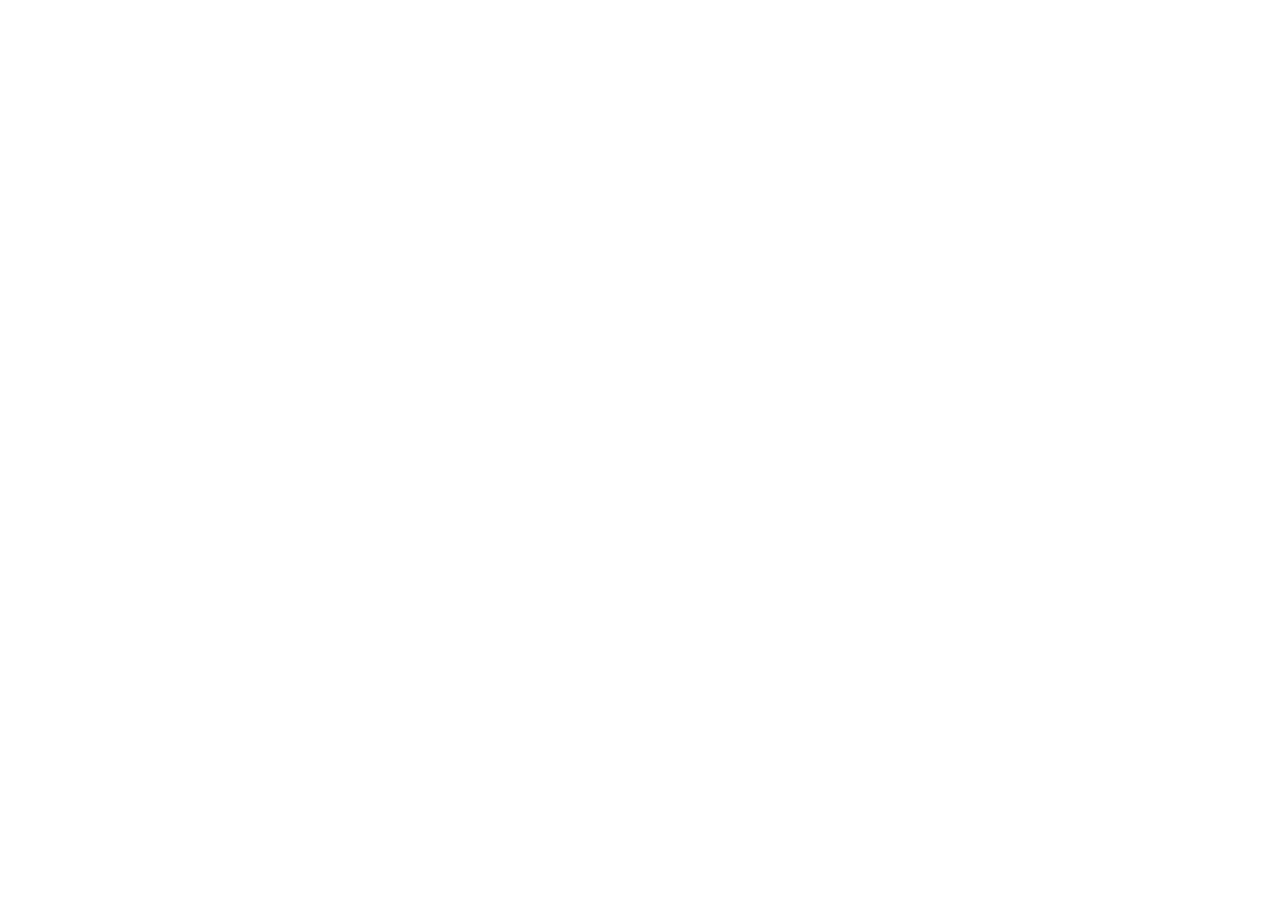
==== index.html @ 05d7e431 "added tab icon feature to the html boilder plate" ====
<!DOCTYPE html>
<html lang="en">
    <head>
        <meta charset="UTF-8">
        <meta name="viewport" content="width=device-width, initial-scale=1.0">
        <title>Japan Tech</title>
        <link rel="icon" href = "">
        <link rel="stylesheet" href="css/base.css">
        <link rel="stylesheet" href="css/components.css">
        <link rel="stylesheet" href="css/home.css">
    </head>
    <body>
        
    </body>
</html>
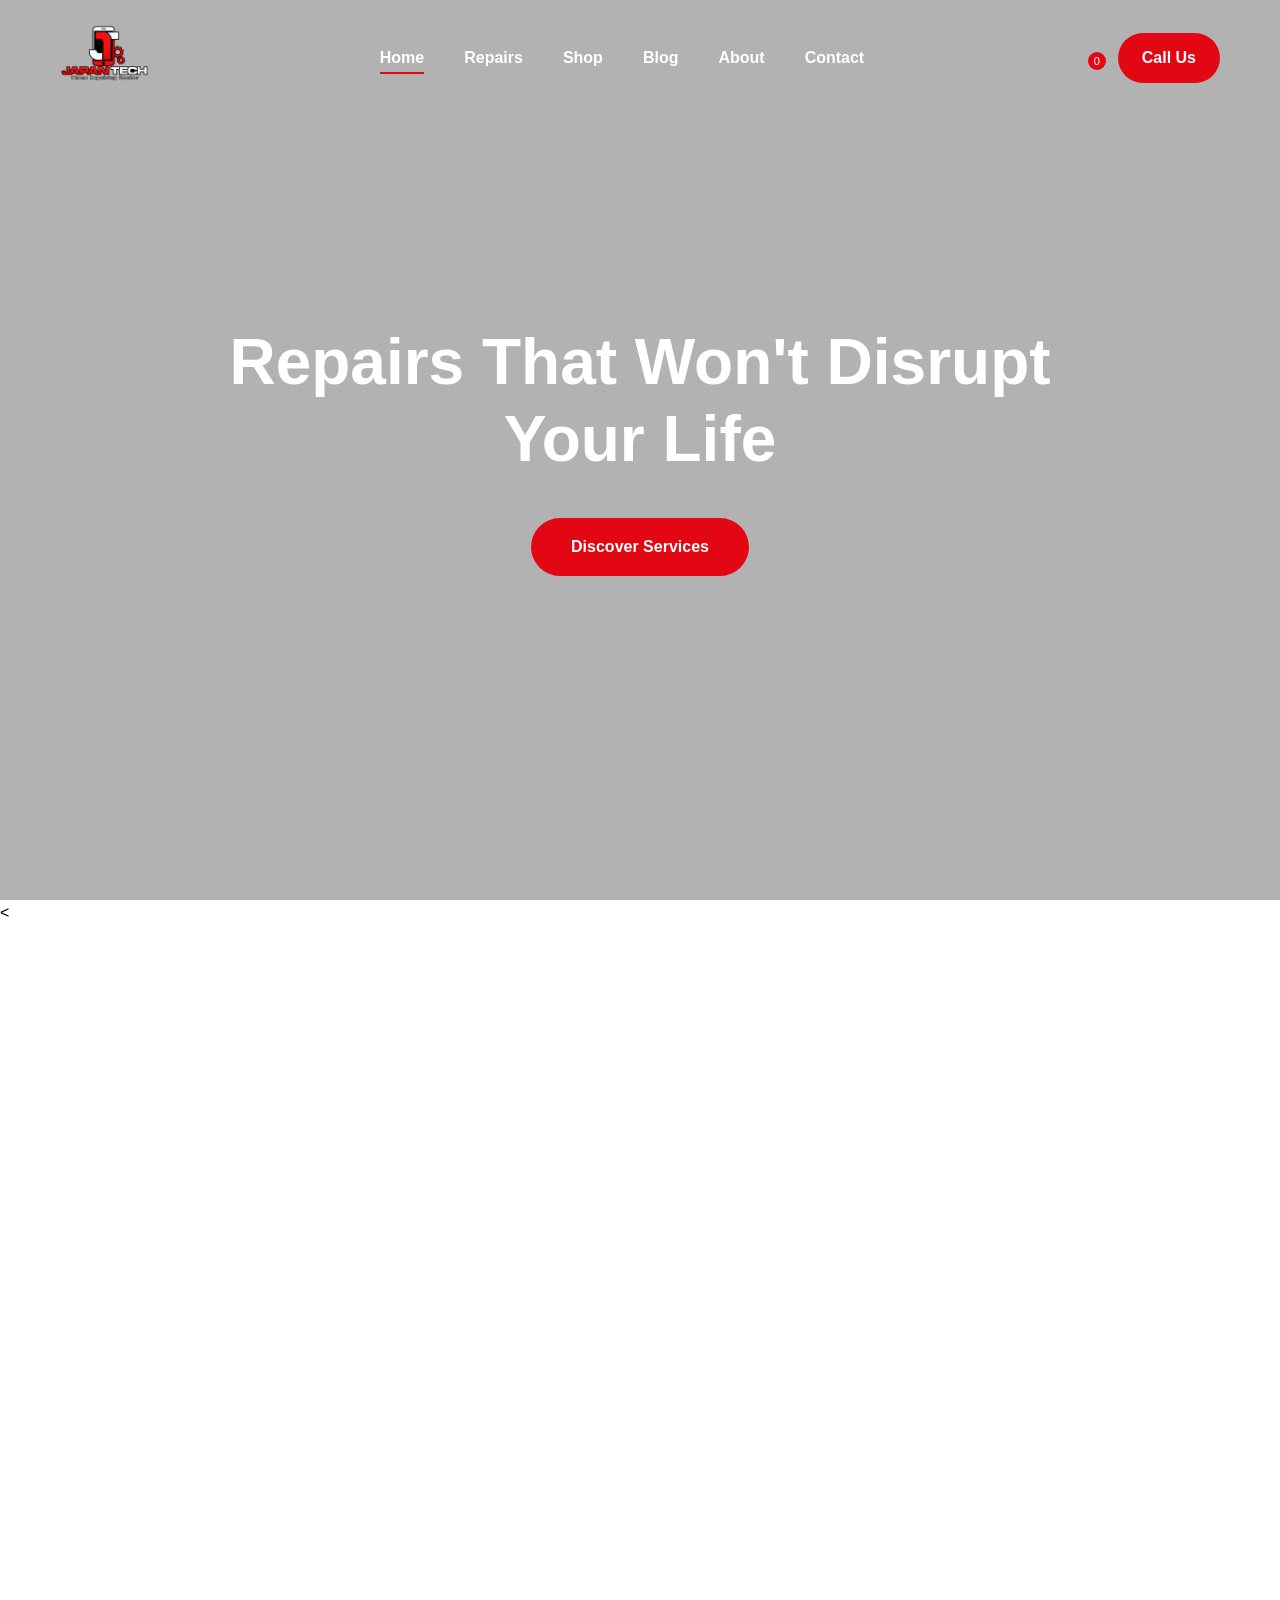
==== commit 5d5afd08: "Add navbar, hero video, base styles and nav actions" ====
--- a/index.html
+++ b/index.html
@@ -9,7 +9,50 @@
         <link rel="stylesheet" href="css/components.css">
         <link rel="stylesheet" href="css/home.css">
     </head>
+
     <body>
+
+        <header class = "nav">
+            <div class = "container nav-inner">
+                <a href = "index.html" class = "nav-logo"><img src = "images/logo.svg" alt = "Japan Tech Logo"></a>
+                
+                <nav>
+                    <ul class = "nav-links">
+                        <li><a href = "index.html" class = "active">Home</a></li>
+                        <li><a href = "services.html">Repairs</a></li>
+                        <li><a href = "shop.html">Shop</a></li>
+                        <li><a href = "blog.html">Blog</a></li>
+                        <li><a href = "about.html">About</a></li>
+                        <li><a href = "contact.html">Contact</a></li>
+                    </ul>
+                </nav>
+
+                <div class="nav-actions">
+                    <a href="saved.html" class="nav-saved" aria-label="Saved products" title="Saved products">
+                        <!-- paste the <svg> here, instead of ♡ -->
+                        <span class="nav-saved-count">0</span>
+                    </a>
+                    <a href="tel:+940000000000" class="nav-call">Call Us</a>
+                </div>
+            </div>
+        </header>
         
+        <section class="hero">
+            <video class="hero-video" autoplay muted loop playsinline poster="images/hero-poster.jpg">
+                <source src="videos/hero.mp4" type="video/mp4">
+            </video>
+
+            <div class="hero-overlay"></div>
+
+            <div class="hero-content">
+                <h1>Repairs That Won't Disrupt Your Life</h1>
+                <a href="services.html" class="btn">Discover Services</a>
+            </div>
+        </section>
+
+        <
+
+        <section style="height: 1500px;""></section>
+        <script src="js/nav.js"></script>
     </body>
 </html>
--- a/css/base.css
+++ b/css/base.css
@@ -0,0 +1,66 @@
+/*:root means the top of the page, so these variables are available everywhere.*/
+:root {
+    --accent: #e30613;
+    --accent-dark: #b8040f;
+
+    /* darks */
+    --dark: #111111;          /* near-black: footer, dark sections */
+    --nav-bg: #111111;        /* navbar after scrolling */
+
+    /* lights */
+    --white: #ffffff;
+    --light-bg: #f6f6f6;      /* soft grey for alternating sections */
+
+    /* text */
+    --text: #333333;          /* body text on light backgrounds */
+    --muted: #6b6b6b;         /* secondary text */
+    
+    --font-family: 'Poppins', sans-serif;
+    --space-1: 8px;
+    --space-2: 16px;
+    --space-3: 24px;
+    --space-4: 40px;
+    --space-5: 80px;
+}
+
+/* "*" means every element on the page.*/
+* {
+    margin: 0;
+    padding: 0;
+    box-sizing: border-box;
+}
+
+body {
+    font-family: var(--font-family);
+    line-height: 1.6;
+}
+
+a {
+    color: inherit;
+    text-decoration: none;
+}
+
+ul {
+    list-style: none;
+}
+
+.container {
+    max-width: 1200px;
+    margin: 0 auto;
+    padding: 0 20px;
+}
+
+.btn {
+    display: inline-block;
+    padding: 16px 40px;
+    background: var(--accent);
+    color: var(--white);
+    font-weight: 600;
+    border-radius: 999px;
+    transition: background 0.3s;
+}
+
+.btn:hover {
+    background: var(--accent-dark);
+}
+
--- a/css/components.css
+++ b/css/components.css
@@ -0,0 +1,102 @@
+.nav {
+    background: var(--nav-bg);
+    padding: var(--space-3) 0;
+    position: fixed;
+    top: 0;
+    left: 0;
+    width: 100%;
+    z-index: 100;
+    background: transparent;
+    transition: background 0.4s, padding 0.4s, box-shadow 0.4s;
+}
+
+.nav.scrolled {
+    background: rgba(17, 17, 17, 0.85);          /* near-black at 85% opacity */
+    backdrop-filter: blur(10px);                 /* blurs whatever is behind the bar */
+    -webkit-backdrop-filter: blur(10px);         /* same thing for Safari */
+    padding: var(--space-2) 0;                   /* 16px instead of 24px: a slimmer bar */
+    box-shadow: 0 2px 20px rgba(0, 0, 0, 0.3);   /* soft shadow under the bar */
+}
+.nav-inner {
+    display: flex;
+    align-items: center;
+    justify-content: space-between;
+}
+
+.nav-links {
+    display: flex;
+    gap: var(--space-4);
+}
+
+.nav-links a {
+    color: var(--white);
+    font-weight: 600;
+    padding-bottom: 6px;                    /* room between the text and the underline */
+    border-bottom: 2px solid transparent;   /* invisible underline that already takes up space */
+    transition: opacity 0.3s, border-color 0.3s;
+}
+
+.nav-links a:hover {
+    opacity: 0.7;                           /* dims the text; no underline */
+}
+
+.nav-links a.active {
+    border-bottom-color: var(--accent);     /* the red underline appears only on the current page */
+}
+
+.nav-logo img {
+    height: 60px;
+    width: auto;
+    transition: height 0.4s;
+}
+
+.nav.scrolled .nav-logo img {
+    height: 44px;
+}
+
+.nav-actions {
+    display: flex;
+    align-items: center;
+    gap: var(--space-3);          /* space between the heart and the call button */
+}
+
+.nav-call {
+    display: inline-flex;         /* lets the icon and text sit on one line */
+    align-items: center;
+    gap: var(--space-1);
+    padding: 12px 24px;           /* the whitespace inside the pill */
+    background: var(--accent);
+    color: var(--white);
+    font-weight: 600;
+    border-radius: 999px;         /* pill shape */
+    transition: background 0.3s;
+}
+
+.nav-call:hover {
+    background: var(--accent-dark);   /* assumes you added this variable */
+}
+
+.nav-saved {
+    position: relative;
+    display: inline-flex;
+    color: var(--white);        /* this is the missing line */
+    transition: color 0.3s;
+}
+
+.nav-saved:hover {
+    color: var(--accent);
+}
+
+.nav-saved-count {
+    position: absolute;           /* floats the badge on the corner of the heart */
+    top: -6px;
+    right: -12px;
+    min-width: 18px;
+    height: 18px;
+    background: var(--accent);
+    color: var(--white);
+    font-size: 11px;
+    line-height: 18px;            /* same as height, which centers the number vertically */
+    text-align: center;
+    border-radius: 50%;
+}
--- a/css/home.css
+++ b/css/home.css
@@ -0,0 +1,45 @@
+.hero {
+    position: relative;
+    height: 100vh;
+    overflow: hidden;
+}
+
+.hero-video {
+    position: absolute;
+    top: 0;
+    left: 0;
+    width: 100%;
+    object-fit: cover;
+    object-position: center;
+}
+.hero-overlay {
+    position: absolute;
+    top: 0;
+    left: 0;
+    width: 100%;
+    height: 100%;
+    background-color: rgba(0, 0, 0, 0.3);
+}
+
+.hero-content {
+    position: absolute;        /* a layer like the video and overlay */
+    top: 0;                    /* pin to the corner... */
+    left: 0;
+    width: 100%;               /* ...and stretch over the whole hero */
+    height: 100%;
+
+    display: flex;             /* the centering lines stay the same */
+    flex-direction: column;
+    align-items: center;
+    justify-content: center;
+    text-align: center;
+    gap: var(--space-4);
+    padding: 0 20px;
+}
+
+.hero-content h1 {
+    color: var(--white);
+    font-size: 64px;
+    max-width: 900px;
+    line-height: 1.2;
+}
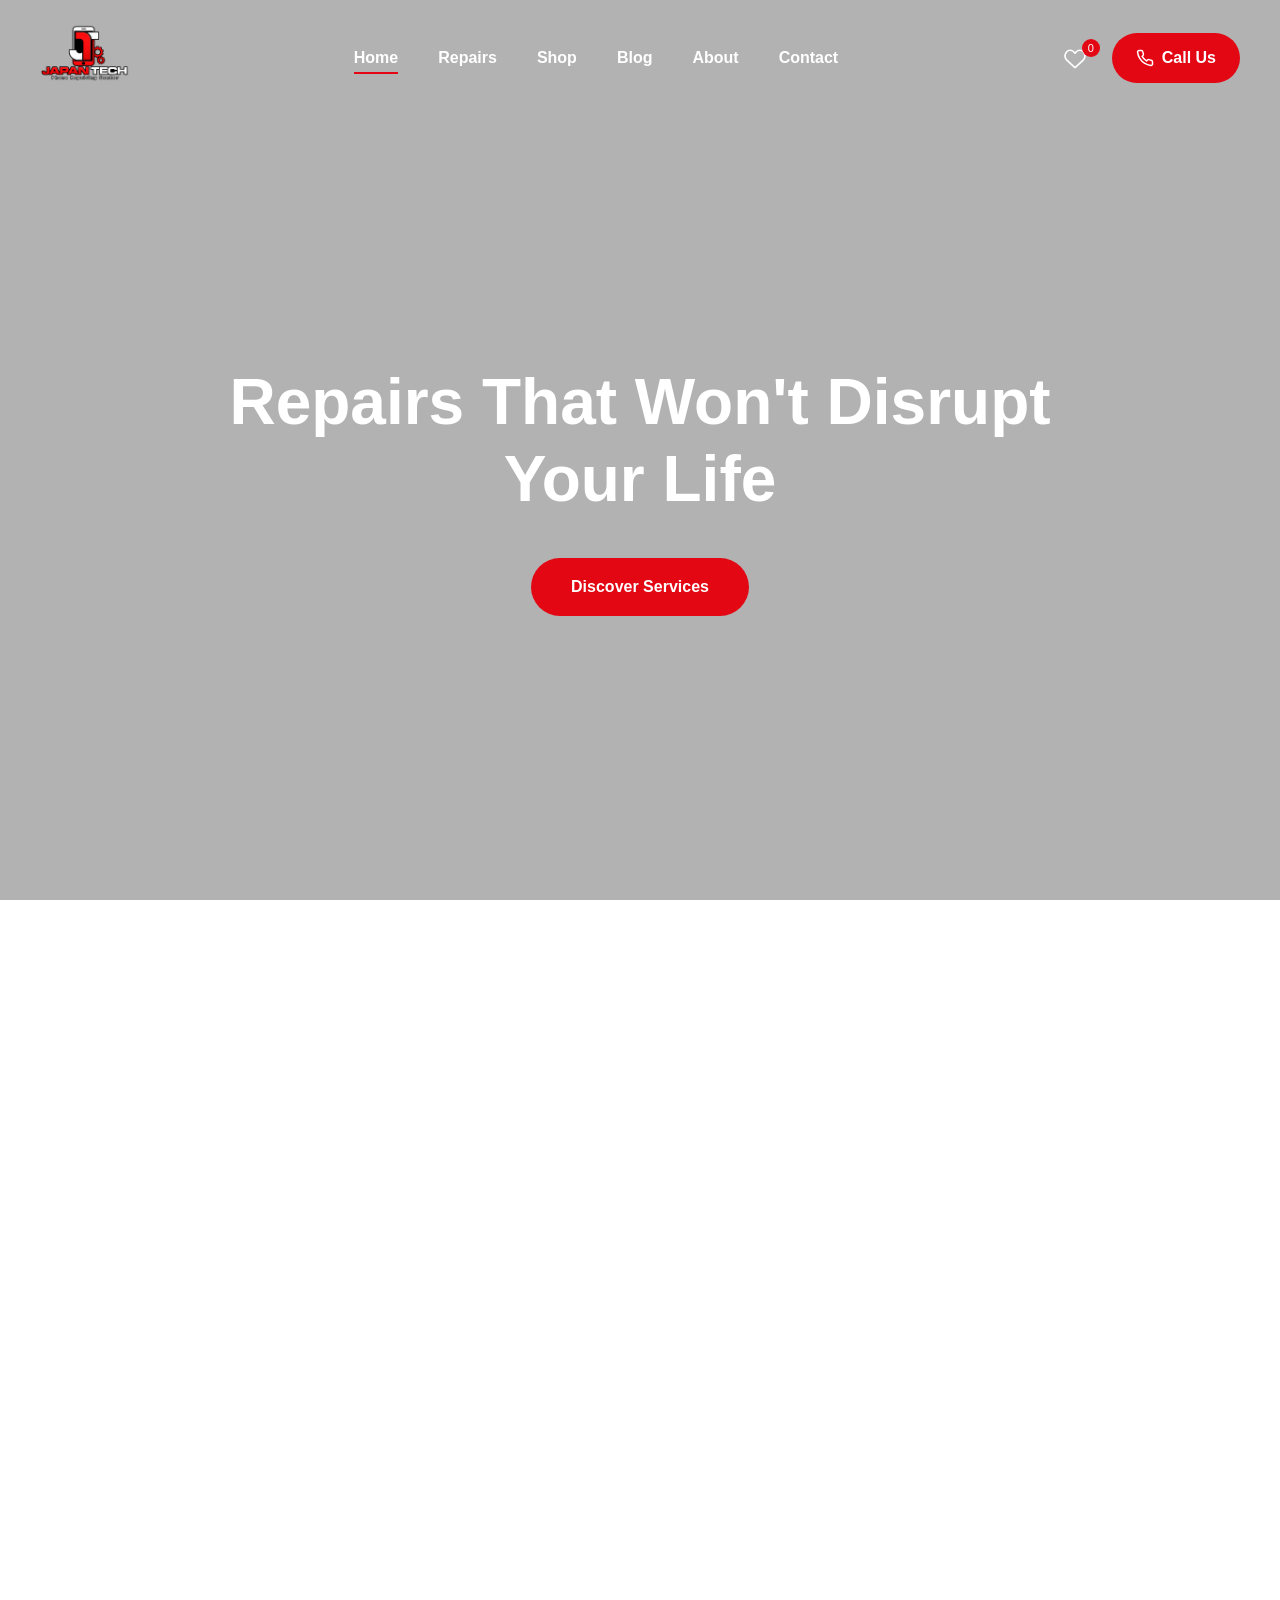
==== commit a59e9dfc: "made hero seciton mobile optimized and desktop" ====
--- a/index.html
+++ b/index.html
@@ -16,7 +16,7 @@
             <div class = "container nav-inner">
                 <a href = "index.html" class = "nav-logo"><img src = "images/logo.svg" alt = "Japan Tech Logo"></a>
                 
-                <nav>
+                <nav class = "nav-menu" id = "navMenu">
                     <ul class = "nav-links">
                         <li><a href = "index.html" class = "active">Home</a></li>
                         <li><a href = "services.html">Repairs</a></li>
@@ -29,11 +29,22 @@
 
                 <div class="nav-actions">
                     <a href="saved.html" class="nav-saved" aria-label="Saved products" title="Saved products">
-                        <!-- paste the <svg> here, instead of ♡ -->
+                        <svg width="26" height="26" viewBox="0 0 24 24" fill="none" xmlns="http://www.w3.org/2000/svg" aria-hidden="true">
+                            <path fill-rule="evenodd" clip-rule="evenodd" d="M19.1959 6.98709C17.5699 4.89134 14.3061 5.24282 13.1635 7.63669C12.6965 8.61527 11.3035 8.61527 10.8365 7.63669C9.69394 5.24282 6.43011 4.89135 4.8041 6.98709L4.49475 7.38581C3.08665 9.2007 3.28996 11.7888 4.96418 13.3616L11.9168 19.8928C11.9479 19.922 11.9753 19.9477 12 19.9708C12.0247 19.9477 12.0521 19.922 12.0832 19.8928L19.0358 13.3616C20.71 11.7888 20.9133 9.2007 19.5052 7.38581L19.1959 6.98709ZM12 6.62866C13.7697 3.5573 18.1553 3.19885 20.381 6.06759L20.6904 6.46631C22.5728 8.89249 22.301 12.3524 20.0628 14.4548L13.0927 21.0026C12.9885 21.1005 12.8747 21.2075 12.7673 21.2902C12.6438 21.3853 12.4712 21.4954 12.2407 21.5406C12.0818 21.5718 11.9182 21.5718 11.7593 21.5406C11.5288 21.4954 11.3562 21.3853 11.2327 21.2902C11.1253 21.2075 11.0115 21.1005 10.9073 21.0026L3.93717 14.4548C1.69903 12.3524 1.42724 8.8925 3.30962 6.46632L3.61898 6.06759C5.84473 3.19885 10.2303 3.55729 12 6.62866Z" fill="currentColor"/>
+                        </svg>
                         <span class="nav-saved-count">0</span>
                     </a>
-                    <a href="tel:+940000000000" class="nav-call">Call Us</a>
+                    <a href="tel:+940000000000" class="nav-call"><svg width="18" height="18" viewBox="0 0 24 24" fill="none" stroke="currentColor" stroke-width="2" stroke-linecap="round" stroke-linejoin="round" aria-hidden="true">
+                        <path d="M22 16.9v3a2 2 0 0 1-2.2 2 19.8 19.8 0 0 1-8.6-3.1 19.5 19.5 0 0 1-6-6 19.8 19.8 0 0 1-3.1-8.7A2 2 0 0 1 4.1 2h3a2 2 0 0 1 2 1.7c.1 1 .4 1.9.7 2.8a2 2 0 0 1-.5 2.1L8.1 9.9a16 16 0 0 0 6 6l1.3-1.3a2 2 0 0 1 2.1-.4c.9.3 1.8.6 2.8.7a2 2 0 0 1 1.7 2z"/>
+                        </svg>Call Us
+                    </a>
                 </div>
+
+                <button class = "nav-toggle" id = "navToggle" type = "button" arial-label = "Toggle menu" aria-expanded="false" aria-controls="navMenu">
+                    <span></span>
+                    <span></span>
+                    <span></span>
+                </button>
             </div>
         </header>
         
@@ -50,8 +61,6 @@
             </div>
         </section>
 
-        <
-
         <section style="height: 1500px;""></section>
         <script src="js/nav.js"></script>
     </body>
--- a/css/base.css
+++ b/css/base.css
@@ -21,6 +21,9 @@
     --space-3: 24px;
     --space-4: 40px;
     --space-5: 80px;
+
+    --radius: 16px;                                 /* rounded corners for all cards*/
+    --shadow: 0 10px 30px rgba(0, 0, 0, 0.06);    /* soft shadow for all corners */      
 }
 
 /* "*" means every element on the page.*/
@@ -34,6 +37,7 @@
     font-family: var(--font-family);
     line-height: 1.6;
 }
+
 
 a {
     color: inherit;
--- a/css/components.css
+++ b/css/components.css
@@ -17,10 +17,13 @@
     padding: var(--space-2) 0;                   /* 16px instead of 24px: a slimmer bar */
     box-shadow: 0 2px 20px rgba(0, 0, 0, 0.3);   /* soft shadow under the bar */
 }
+
 .nav-inner {
     display: flex;
     align-items: center;
     justify-content: space-between;
+    max-width: 1400px;            /* wider than the 1200px container */
+    padding: 0 var(--space-4);    /* 40px of space at the sides instead of 20px */
 }
 
 .nav-links {
@@ -99,4 +102,148 @@
     line-height: 18px;            /* same as height, which centers the number vertically */
     text-align: center;
     border-radius: 50%;
+}
+
+.preview-grid {
+  display: grid;
+  grid-template-columns: repeat(auto-fill, minmax(280px, 1fr));
+  gap: var(--space-3);
+  padding: var(--space-4);
+  background: var(--light-bg);
+}
+
+.service-card {
+  background: var(--white);
+  border-radius: var(--radius);
+  padding: var(--space-4) var(--space-3);
+  text-align: center;
+  box-shadow: var(--shadow);
+  border: 1px solid #eeeeee; 
+}
+
+.service-card-icon {
+    width: 80px;
+    height: 80px;
+    margin: 0 auto var(--space-3);     /* auto left/right centers it; 24px under it */
+    display: flex;
+    align-items: center;               /* centers the SVG vertically... */
+    justify-content: center;           /* ...and horizontally inside the circle */
+    border-radius: 50%;                /* 50% turns a square into a circle */
+    background: rgba(227, 6, 19, 0.1); /* the brand red at 10% opacity: a soft tint */
+    color: var(--accent);              /* the SVG's currentColor becomes red */
+}
+
+.service-card-title {
+    font-size: 22px;
+    margin-bottom: var(--space-2);
+}
+
+.service-card-text {
+    color: var(--muted);
+    font-size: 15px;
+    line-height: 1.7;                  /* airy lines are easier to read */
+}
+
+.service-card {
+    /* ...existing lines... */
+    transition: transform 0.25s, box-shadow 0.25s;   /* animate these two changes */
+}
+
+.service-card:hover {
+    transform: translateY(-6px);                      /* move up 6px */
+    box-shadow: 0 16px 36px rgba(0, 0, 0, 0.1);       /* a deeper shadow while lifted */
+}
+
+@media (max-width: 600px) {
+  .preview-grid {
+      padding: var(--space-3);   /* 24px instead of 40px on phones */
+  }
+}
+
+.nav-toggle {
+  display: none;
+  flex-direction: column;
+  gap: 5px;
+  padding: 8px;
+  background: none;
+  border: none;
+  cursor: pointer;
+}
+
+.nav-toggle span {
+  display: block;
+  background: var(--white);
+  width: 24px;
+  height: 2px;
+  border-radius: 2px;
+  transition: transform 0.3s, opacity 0.3s;
+}
+
+@media (max-width: 1000px) {
+
+    .nav-inner {
+        padding: 0 20px;               /* 40px is too much on a phone */
+    }
+
+    .nav-actions {
+        margin-left: auto;             /* pushes the heart and Call button to the right */
+        gap: var(--space-2);
+    }
+
+    .nav-toggle {
+        display: flex;
+        margin-left: var(--space-2);   /* space between the Call button and the burger */
+    }
+
+    .nav-call {
+        padding: 10px 18px;            /* smaller button on mobile */
+        box-shadow: none;              /* the glow is too heavy in a small bar */
+    }
+
+    .nav-menu {
+        display: none;
+        position: absolute;
+        top: 100%;
+        left: 0;
+        width: 100%;
+        background: var(--nav-bg);
+        padding: var(--space-2) 20px var(--space-3);
+    }
+
+    .nav.menu-open .nav-menu {
+        display: block;
+    }
+
+    .nav.menu-open {
+        background: var(--nav-bg);
+    }
+
+    .nav-links {
+        flex-direction: column;
+        gap: 0;
+    }
+
+    .nav-links li {
+        border-bottom: 1px solid rgba(255, 255, 255, 0.08);   /* faint divider between rows */
+    }
+
+    .nav-links a {
+        display: block;
+        padding: 14px 0;
+        border-bottom: none;           /* the long underline looks odd in a list */
+    }
+
+    .nav-links a.active {
+        color: var(--accent);          /* the current page is shown in red text */
+    }
+
+    .nav.menu-open .nav-toggle span:nth-child(1) {
+        transform: translateY(7px) rotate(45deg);
+    }
+    .nav.menu-open .nav-toggle span:nth-child(2) {
+        opacity: 0;
+    }
+    .nav.menu-open .nav-toggle span:nth-child(3) {
+        transform: translateY(-7px) rotate(-45deg);
+    }
 }
--- a/css/home.css
+++ b/css/home.css
@@ -1,6 +1,7 @@
 .hero {
     position: relative;
     height: 100vh;
+    height: 100svh;     /* "small viewport height": the visible height with the address bar showing */
     overflow: hidden;
 }
 
@@ -9,6 +10,7 @@
     top: 0;
     left: 0;
     width: 100%;
+    height: 100%;          /* this is the missing line */
     object-fit: cover;
     object-position: center;
 }
@@ -34,12 +36,41 @@
     justify-content: center;
     text-align: center;
     gap: var(--space-4);
-    padding: 0 20px;
+    padding: 80px 20px 0;
 }
 
 .hero-content h1 {
     color: var(--white);
-    font-size: 64px;
+    font-size: clamp(32px, 6vw, 64px);
     max-width: 900px;
     line-height: 1.2;
 }
+
+@media (max-width: 600px) {
+    .hero-video {
+        object-position: 70% center;   /* shifts the visible window to the right; try 30%, 50%, 70% */
+    }
+}
+
+@media (max-width: 600px) {
+    .hero {
+        height: 70svh;           /* about 600px on a phone instead of 860px */
+        min-height: 480px;       /* never too short for the heading and button */
+    }
+
+    .hero-video {
+        object-position: 47% center;   /* 50% = the middle of the video */
+    }
+}
+
+
+@media (max-width: 600px) {
+    .hero {
+        height: 70svh;
+        min-height: 480px;
+    }
+
+    .hero-video {
+        object-position: 47% center;
+    }
+}
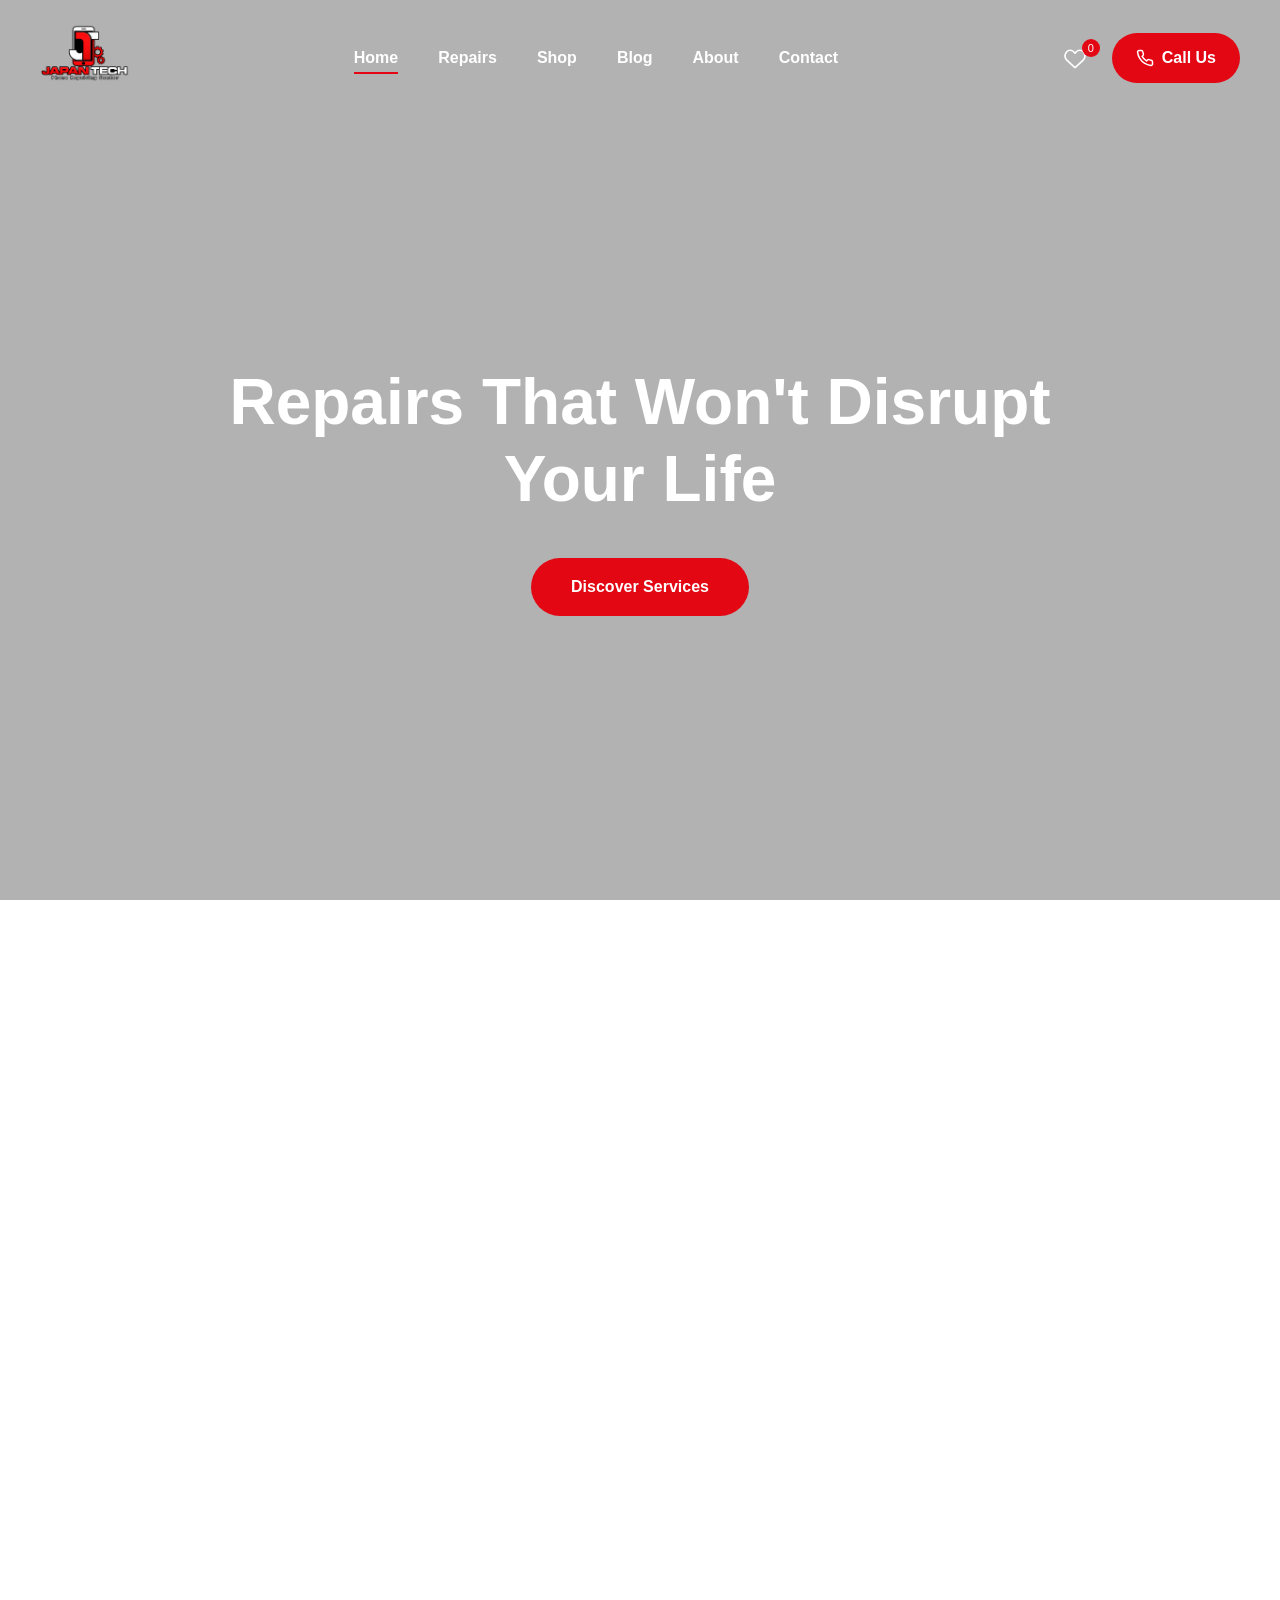
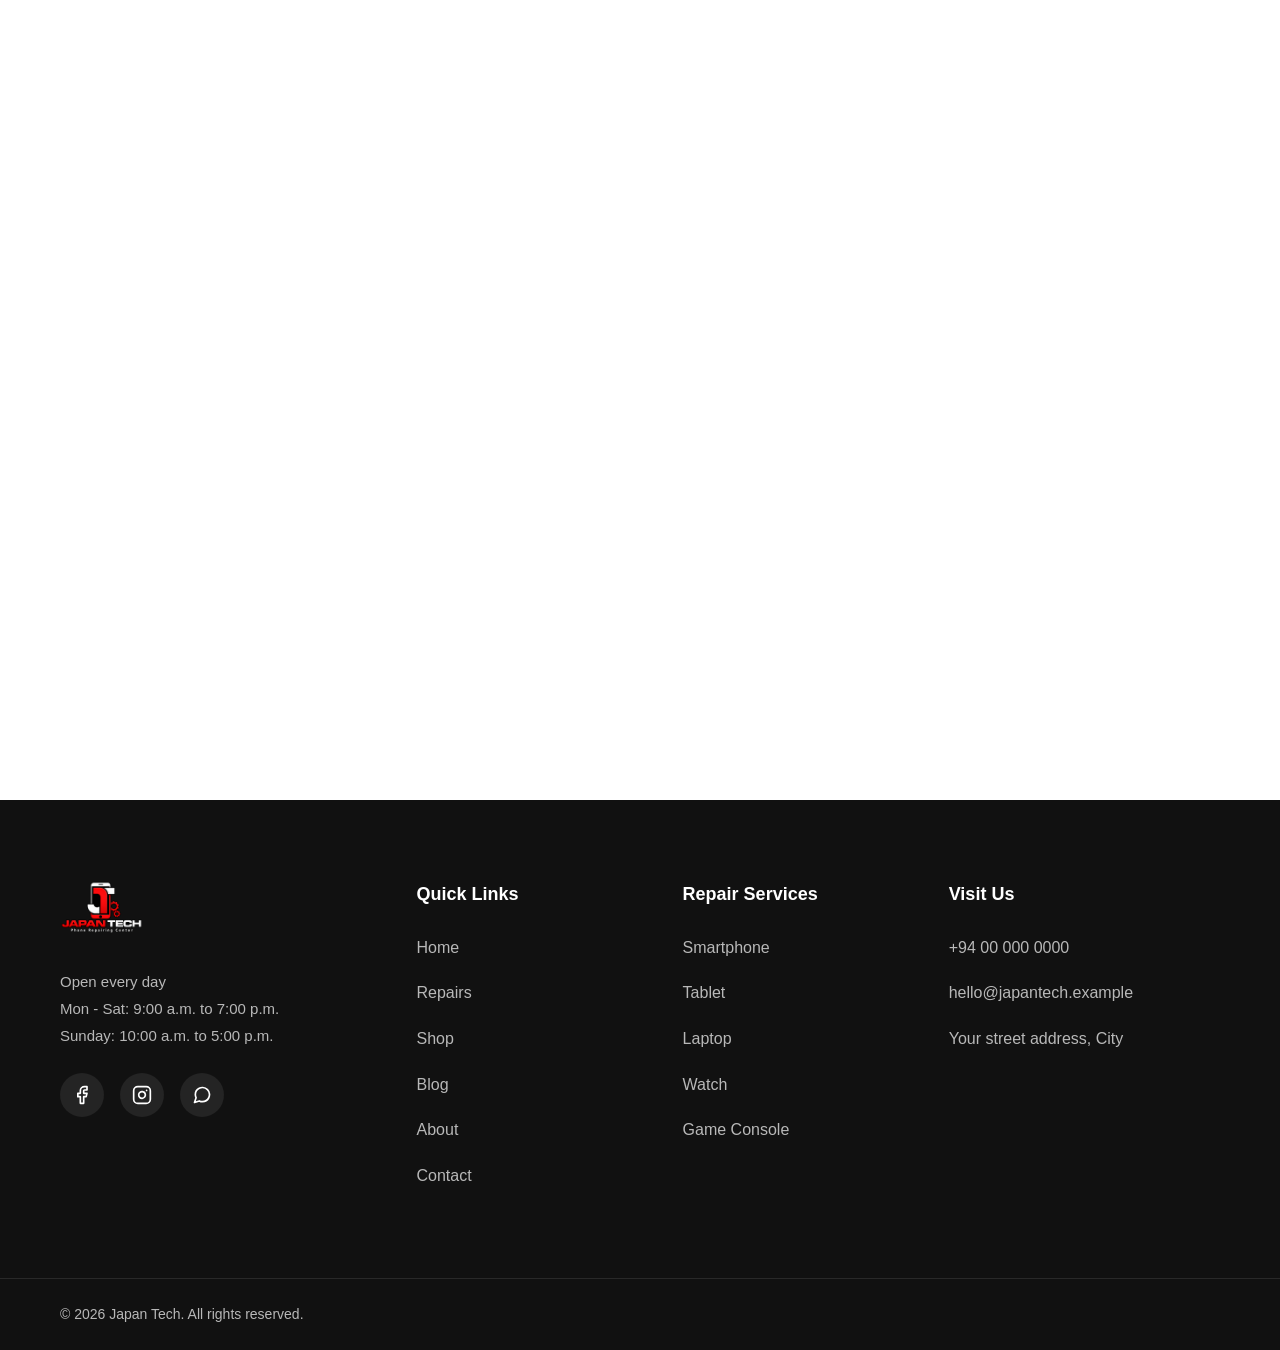
==== commit c95e03d9: "added a nav bar and made it mobile optimmized" ====
--- a/index.html
+++ b/index.html
@@ -63,5 +63,91 @@
 
         <section style="height: 1500px;""></section>
         <script src="js/nav.js"></script>
+
+        <footer class="footer">
+            <div class="container footer-grid">
+
+                <!-- column 1: about -->
+                <div class="footer-about">
+                    <a href="index.html" class="footer-logo">
+                        <img src="images/logo.svg" alt="Japan Tech">
+                    </a>
+                    <p class="footer-hours">
+                        Open every day<br>
+                        Mon - Sat: 9:00 a.m. to 7:00 p.m.<br>
+                        Sunday: 10:00 a.m. to 5:00 p.m.
+                    </p>
+
+                    <ul class="footer-social">
+                        <li>
+                            <a href="#" aria-label="Facebook">
+                                <svg width="20" height="20" viewBox="0 0 24 24" fill="none" stroke="currentColor" stroke-width="2" stroke-linecap="round" stroke-linejoin="round" aria-hidden="true">
+                                    <path d="M18 2h-3a5 5 0 0 0-5 5v3H7v4h3v8h4v-8h3l1-4h-4V7a1 1 0 0 1 1-1h3z"/>
+                                </svg>
+                            </a>
+                        </li>
+                        <li>
+                            <a href="#" aria-label="Instagram">
+                                <svg width="20" height="20" viewBox="0 0 24 24" fill="none" stroke="currentColor" stroke-width="2" stroke-linecap="round" stroke-linejoin="round" aria-hidden="true">
+                                    <rect x="2" y="2" width="20" height="20" rx="5"/>
+                                    <path d="M16 11.37A4 4 0 1 1 12.63 8 4 4 0 0 1 16 11.37z"/>
+                                    <line x1="17.5" y1="6.5" x2="17.51" y2="6.5"/>
+                                </svg>
+                            </a>
+                        </li>
+                        <li>
+                            <a href="#" aria-label="WhatsApp">
+                                <svg width="20" height="20" viewBox="0 0 24 24" fill="none" stroke="currentColor" stroke-width="2" stroke-linecap="round" stroke-linejoin="round" aria-hidden="true">
+                                    <path d="M21 11.5a8.38 8.38 0 0 1-.9 3.8 8.5 8.5 0 0 1-7.6 4.7 8.38 8.38 0 0 1-3.8-.9L3 21l1.9-5.7a8.38 8.38 0 0 1-.9-3.8 8.5 8.5 0 0 1 4.7-7.6 8.38 8.38 0 0 1 3.8-.9h.5a8.48 8.48 0 0 1 8 8v.5z"/>
+                                </svg>
+                            </a>
+                        </li>
+                    </ul>
+                </div>
+
+                <!-- column 2 -->
+                <nav class="footer-col" aria-label="Quick links">
+                    <h3 class="footer-title">Quick Links</h3>
+                    <ul>
+                        <li><a href="index.html">Home</a></li>
+                        <li><a href="services.html">Repairs</a></li>
+                        <li><a href="shop.html">Shop</a></li>
+                        <li><a href="blog.html">Blog</a></li>
+                        <li><a href="about.html">About</a></li>
+                        <li><a href="contact.html">Contact</a></li>
+                    </ul>
+                </nav>
+
+                <!-- column 3 -->
+                <nav class="footer-col" aria-label="Repair services">
+                    <h3 class="footer-title">Repair Services</h3>
+                    <ul>
+                        <li><a href="services.html">Smartphone</a></li>
+                        <li><a href="services.html">Tablet</a></li>
+                        <li><a href="services.html">Laptop</a></li>
+                        <li><a href="services.html">Watch</a></li>
+                        <li><a href="services.html">Game Console</a></li>
+                    </ul>
+                </nav>
+
+                <!-- column 4 -->
+                <div class="footer-col">
+                    <h3 class="footer-title">Visit Us</h3>
+                    <ul>
+                        <li><a href="tel:+940000000000">+94 00 000 0000</a></li>
+                        <li><a href="mailto:hello@japantech.example">hello@japantech.example</a></li>
+                        <li><a href="contact.html">Your street address, City</a></li>
+                    </ul>
+                </div>
+
+            </div>
+
+            <!-- copyright strip -->
+            <div class="footer-bottom">
+                <div class="container">
+                    <p>&copy; 2026 Japan Tech. All rights reserved.</p>
+                </div>
+            </div>
+        </footer>
     </body>
 </html>
--- a/css/base.css
+++ b/css/base.css
@@ -23,7 +23,9 @@
     --space-5: 80px;
 
     --radius: 16px;                                 /* rounded corners for all cards*/
-    --shadow: 0 10px 30px rgba(0, 0, 0, 0.06);    /* soft shadow for all corners */      
+    --shadow: 0 10px 30px rgba(0, 0, 0, 0.06);    /* soft shadow for all corners */  
+    
+    --on-dark: rgba(255, 255, 255, 0.7);   /* text on dark backgrounds */
 }
 
 /* "*" means every element on the page.*/
--- a/css/components.css
+++ b/css/components.css
@@ -179,6 +179,80 @@
   transition: transform 0.3s, opacity 0.3s;
 }
 
+/* ===== FOOTER ===== */
+.footer {
+    background: var(--dark);
+    color: var(--on-dark);
+    padding-top: var(--space-4);         /* 40px of space above the content */
+}
+
+.footer-grid {
+    display: grid;                       /* grid with no columns defined = ONE column */
+    gap: var(--space-4);                 /* 40px between the stacked blocks */
+}
+
+.footer-logo img {
+    height: 56px;
+    width: auto;
+}
+
+.footer-hours {
+    margin-top: var(--space-3);
+    font-size: 15px;
+    line-height: 1.8;                    /* airy lines for the hours text */
+}
+
+.footer-col {
+    padding-top: var(--space-4);                       /* space above each column's heading */
+    border-top: 1px solid rgba(255, 255, 255, 0.1);    /* faint divider between stacked blocks */
+}
+
+.footer-title {
+    color: var(--white);
+    font-size: 18px;
+    margin-bottom: var(--space-2);
+}
+
+.footer-col a {
+    display: block;                      /* the whole row is tappable */
+    padding: 10px 0;                     /* 10 + 10 + the text's height ≈ 44px: a comfortable tap size */
+    transition: color 0.3s;
+}
+
+.footer-col a:hover {
+    color: var(--white);                 /* brightens from the dimmed text color */
+}
+
+.footer-social {
+    display: flex;
+    gap: var(--space-2);
+    margin-top: var(--space-3);
+}
+
+.footer-social a {
+    width: 44px;
+    height: 44px;
+    display: flex;
+    align-items: center;                 /* centers the icon vertically... */
+    justify-content: center;             /* ...and horizontally */
+    border-radius: 50%;                  /* a circle */
+    background: rgba(255, 255, 255, 0.08);
+    color: var(--white);                 /* the SVG's currentColor */
+    transition: background 0.3s;
+}
+
+.footer-social a:hover {
+    background: var(--accent);           /* turns red on hover */
+}
+
+.footer-bottom {
+    margin-top: var(--space-5);                          /* 80px between the columns and the strip */
+    padding: var(--space-3) 0;
+    border-top: 1px solid rgba(255, 255, 255, 0.1);
+    font-size: 14px;
+    text-align: center;
+}
+
 @media (max-width: 1000px) {
 
     .nav-inner {
@@ -246,4 +320,25 @@
     .nav.menu-open .nav-toggle span:nth-child(3) {
         transform: translateY(-7px) rotate(-45deg);
     }
-}+}
+
+@media (min-width: 900px) {
+
+    .footer {
+        padding-top: var(--space-5);               /* more air on a big screen */
+    }
+
+    .footer-grid {
+        grid-template-columns: 1.4fr 1fr 1fr 1.2fr;   /* four columns; the first is a little wider */
+        gap: var(--space-4);
+    }
+
+    .footer-col {
+        padding-top: 0;                            /* the divider and extra space are only for stacked phone layout */
+        border-top: none;
+    }
+
+    .footer-bottom {
+        text-align: left;
+    }
+}
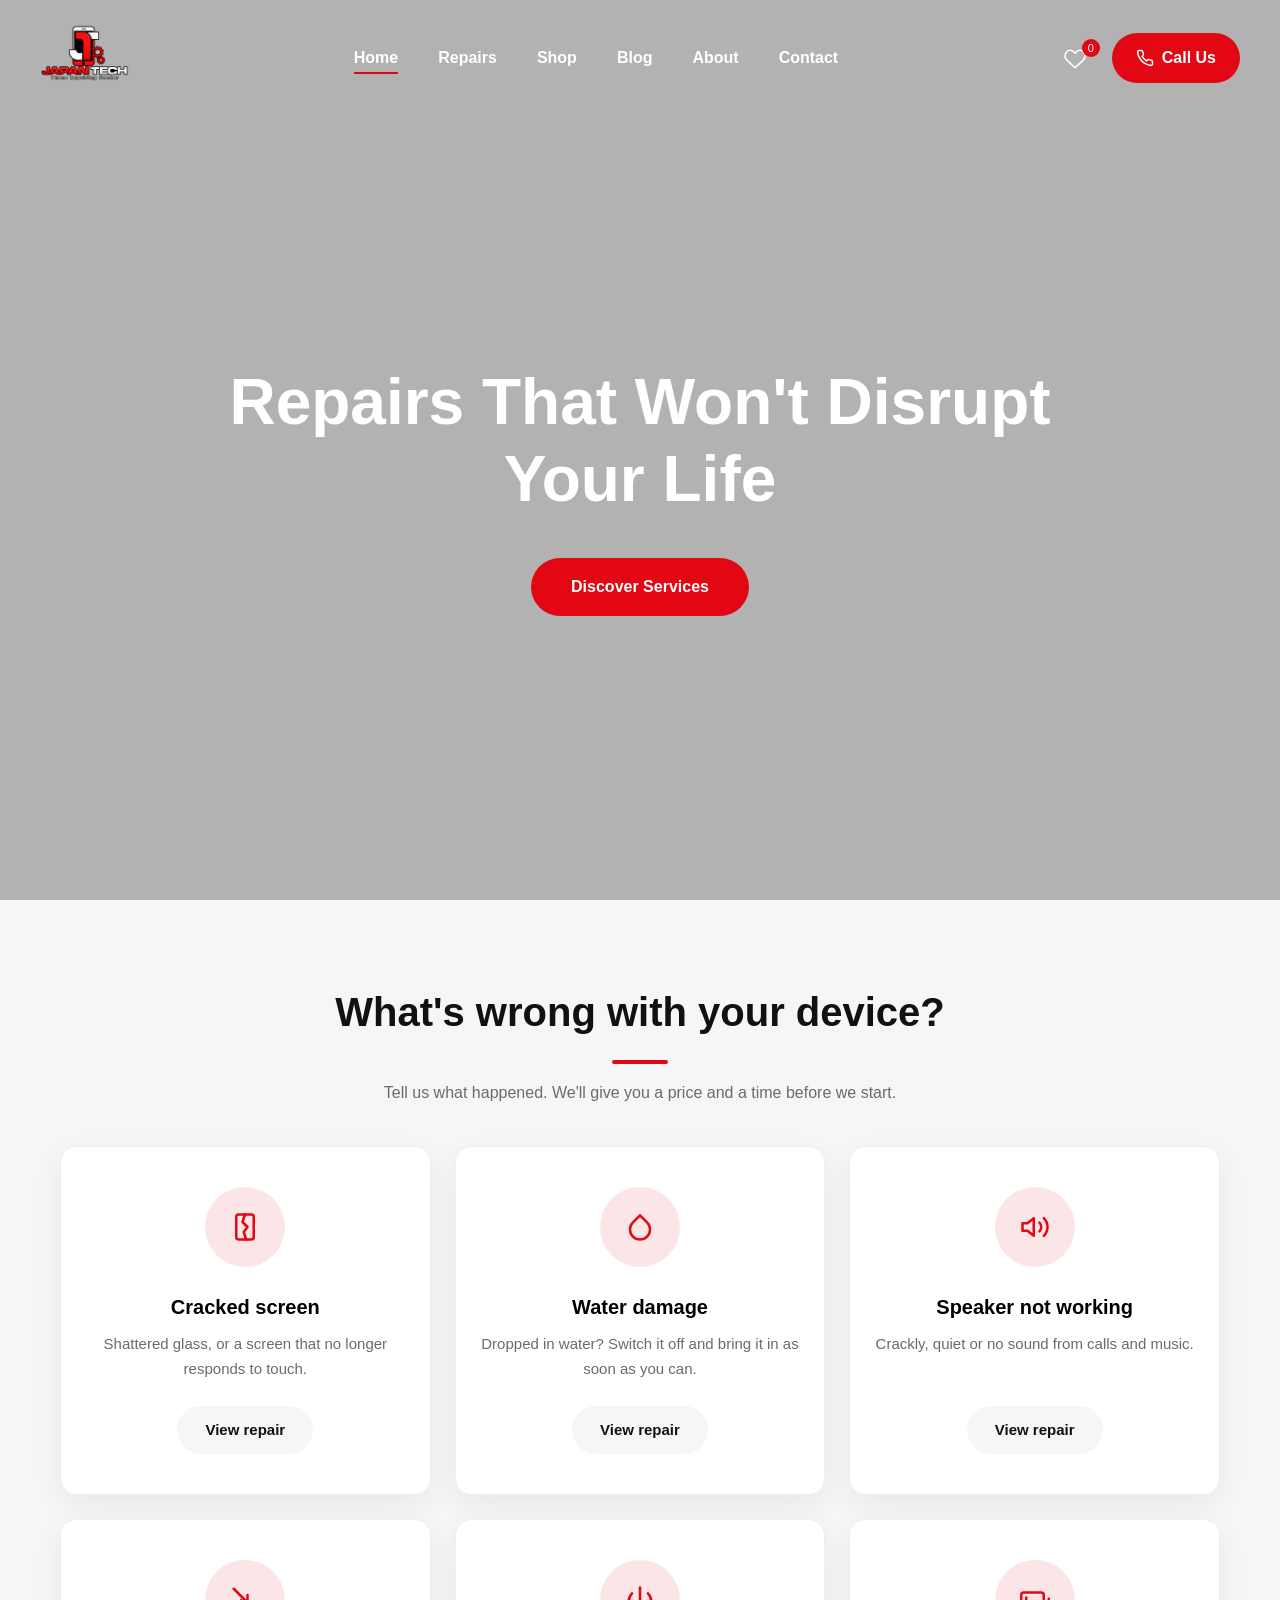
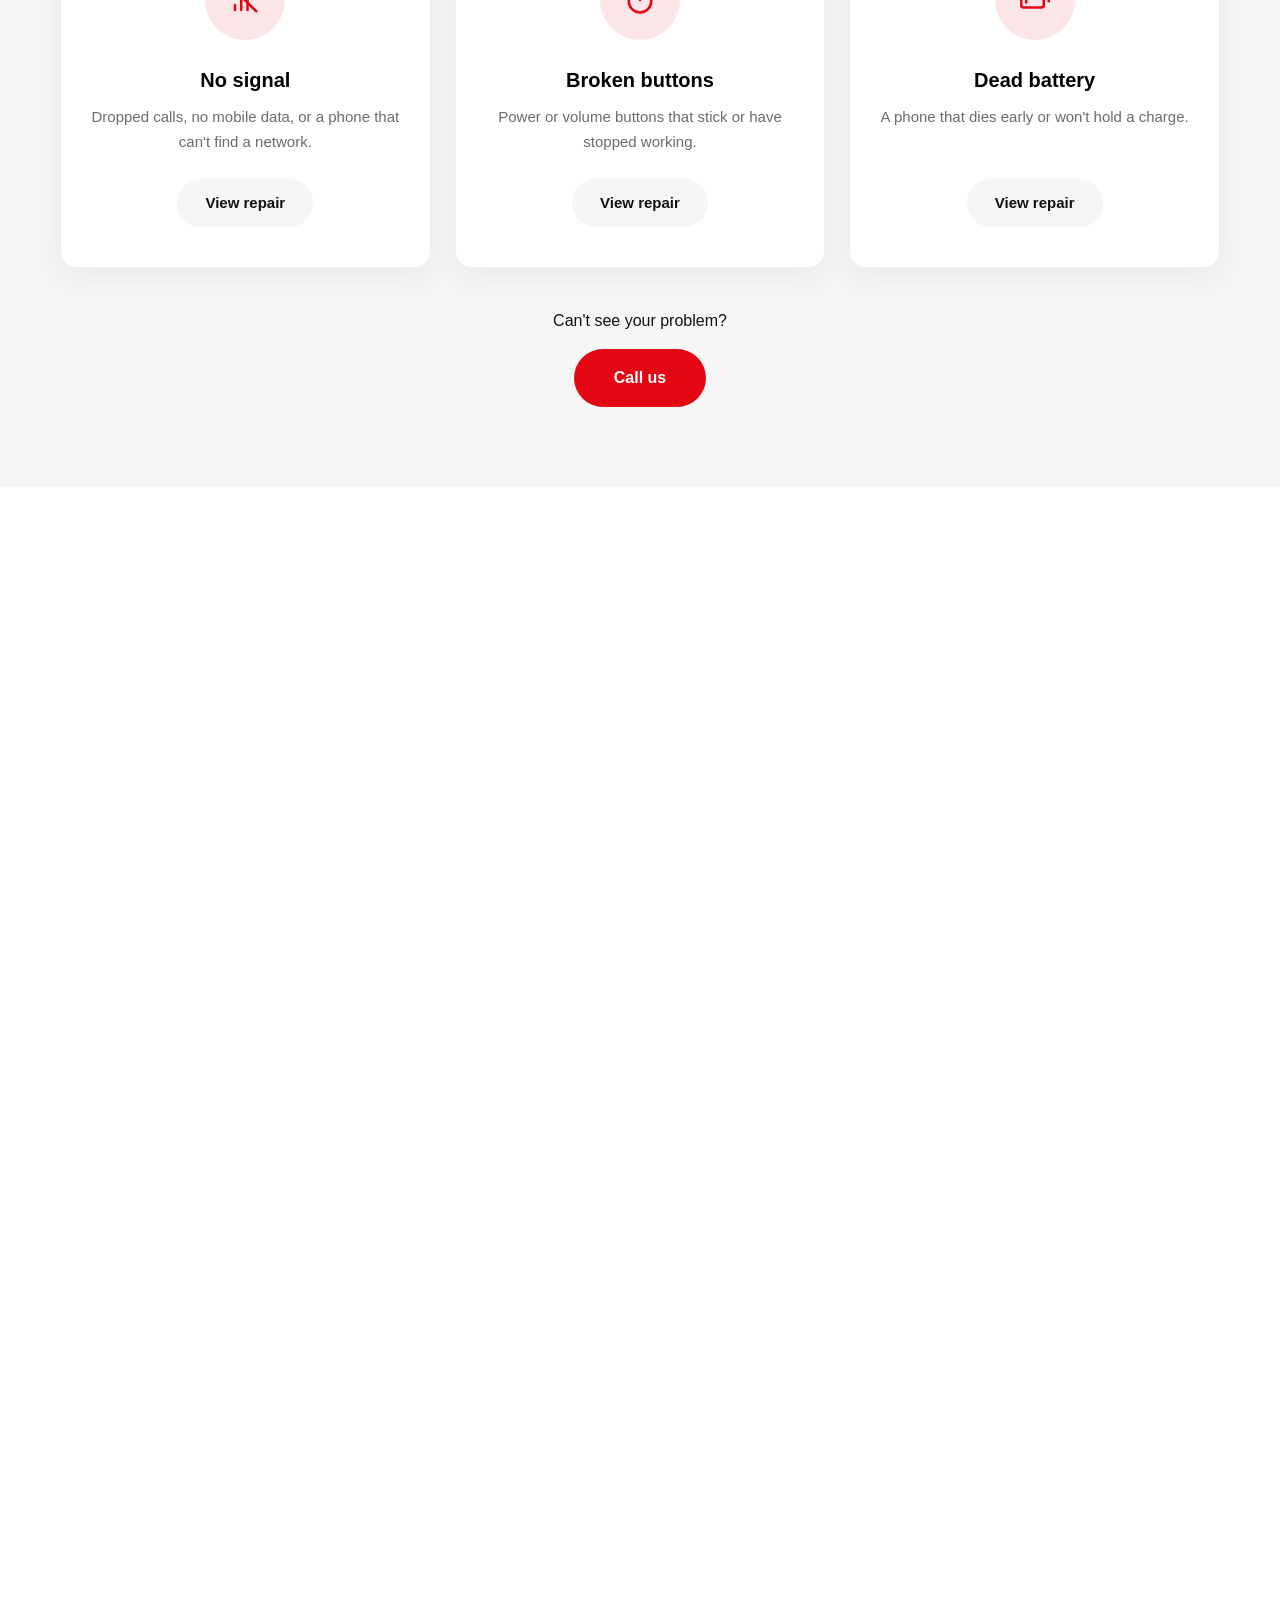
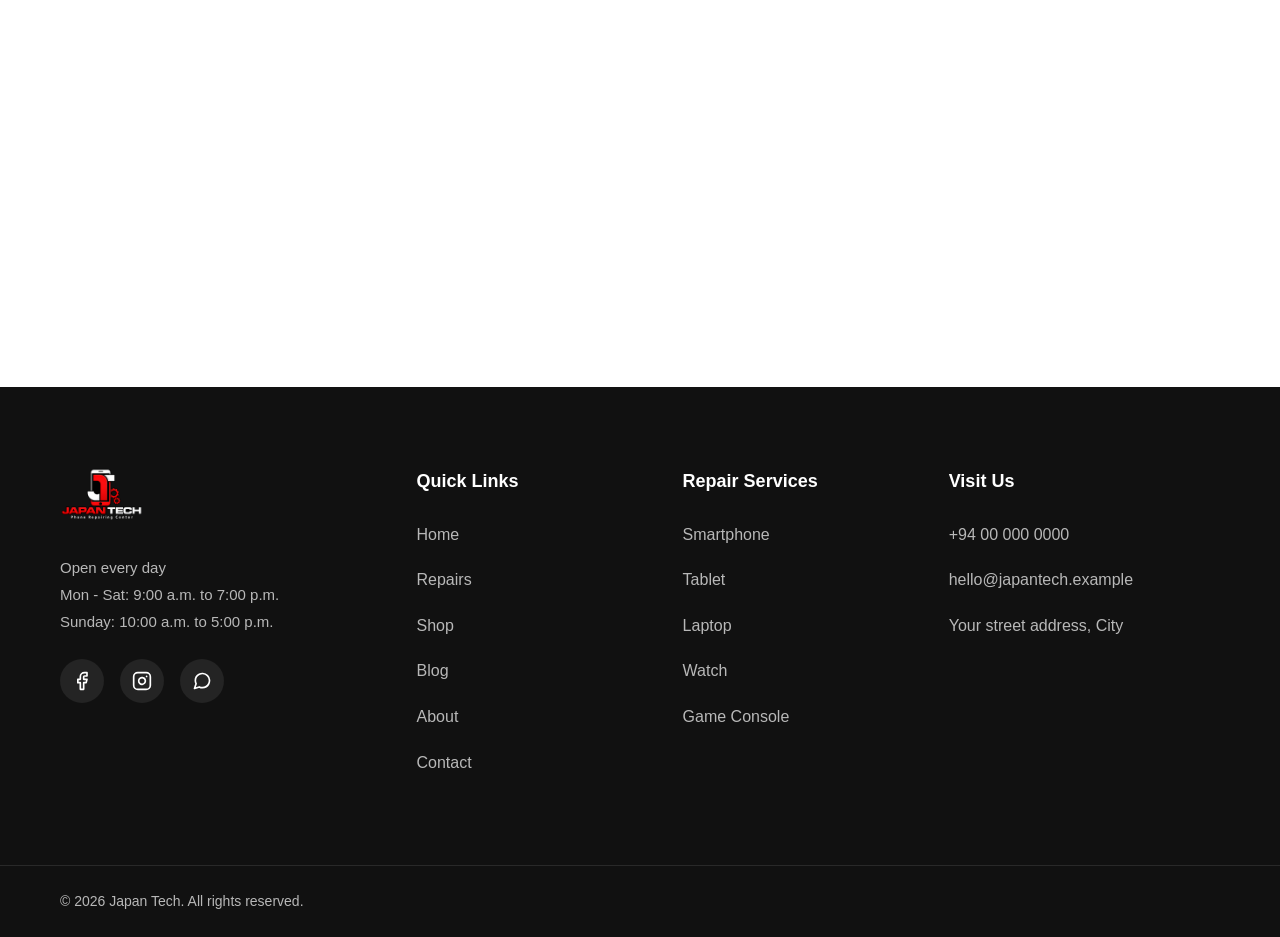
==== commit 99bfa6cf: "Add footer, problems section, CTA band and mobile fixes" ====
--- a/index.html
+++ b/index.html
@@ -58,6 +58,103 @@
             <div class="hero-content">
                 <h1>Repairs That Won't Disrupt Your Life</h1>
                 <a href="services.html" class="btn">Discover Services</a>
+            </div>
+        </section>
+
+        <!-- PROBLEMS WE FIX -->
+        <section class="section section-alt">
+            <div class="container">
+
+                <div class="section-heading">
+                    <h2>What's wrong with your device?</h2>
+                    <p>Tell us what happened. We'll give you a price and a time before we start.</p>
+                </div>
+
+                <div class="service-grid">
+
+                    <article class="service-card">
+                        <div class="service-card-icon">
+                            <svg viewBox="0 0 24 24" aria-hidden="true">
+                                <rect x="5" y="2" width="14" height="20" rx="2"/>
+                                <polyline points="12 2 10 8 14 12 11 16 13 22"/>
+                            </svg>
+                        </div>
+                        <h3 class="service-card-title">Cracked screen</h3>
+                        <p class="service-card-text">Shattered glass, or a screen that no longer responds to touch.</p>
+                        <a href="services.html" class="service-card-link">View repair</a>
+                    </article>
+
+                    <article class="service-card">
+                        <div class="service-card-icon">
+                            <svg viewBox="0 0 24 24" aria-hidden="true">
+                                <path d="M12 2.69l5.66 5.66a8 8 0 1 1-11.31 0z"/>
+                            </svg>
+                        </div>
+                        <h3 class="service-card-title">Water damage</h3>
+                        <p class="service-card-text">Dropped in water? Switch it off and bring it in as soon as you can.</p>
+                        <a href="services.html" class="service-card-link">View repair</a>
+                    </article>
+
+                    <article class="service-card">
+                        <div class="service-card-icon">
+                            <svg viewBox="0 0 24 24" aria-hidden="true">
+                                <polygon points="11 5 6 9 2 9 2 15 6 15 11 19 11 5"/>
+                                <path d="M15.54 8.46a5 5 0 0 1 0 7.07"/>
+                                <path d="M19.07 4.93a10 10 0 0 1 0 14.14"/>
+                            </svg>
+                        </div>
+                        <h3 class="service-card-title">Speaker not working</h3>
+                        <p class="service-card-text">Crackly, quiet or no sound from calls and music.</p>
+                        <a href="services.html" class="service-card-link">View repair</a>
+                    </article>
+
+                    <article class="service-card">
+                        <div class="service-card-icon">
+                            <svg viewBox="0 0 24 24" aria-hidden="true">
+                                <line x1="4" y1="20" x2="4" y2="16"/>
+                                <line x1="9" y1="20" x2="9" y2="12"/>
+                                <line x1="14" y1="20" x2="14" y2="8"/>
+                                <line x1="3" y1="3" x2="21" y2="21"/>
+                            </svg>
+                        </div>
+                        <h3 class="service-card-title">No signal</h3>
+                        <p class="service-card-text">Dropped calls, no mobile data, or a phone that can't find a network.</p>
+                        <a href="services.html" class="service-card-link">View repair</a>
+                    </article>
+
+                    <article class="service-card">
+                        <div class="service-card-icon">
+                            <svg viewBox="0 0 24 24" aria-hidden="true">
+                                <path d="M18.36 6.64a9 9 0 1 1-12.73 0"/>
+                                <line x1="12" y1="2" x2="12" y2="12"/>
+                            </svg>
+                        </div>
+                        <h3 class="service-card-title">Broken buttons</h3>
+                        <p class="service-card-text">Power or volume buttons that stick or have stopped working.</p>
+                        <a href="services.html" class="service-card-link">View repair</a>
+                    </article>
+
+                    <article class="service-card">
+                        <div class="service-card-icon">
+                            <svg viewBox="0 0 24 24" aria-hidden="true">
+                                <rect x="1" y="6" width="18" height="12" rx="2"/>
+                                <line x1="23" y1="13" x2="23" y2="11"/>
+                                <line x1="5" y1="10" x2="5" y2="14"/>
+                            </svg>
+                        </div>
+                        <h3 class="service-card-title">Dead battery</h3>
+                        <p class="service-card-text">A phone that dies early or won't hold a charge.</p>
+                        <a href="services.html" class="service-card-link">View repair</a>
+                    </article>
+
+                </div>
+
+                <!-- for people whose problem isn't listed -->
+                <div class="section-cta">
+                    <p>Can't see your problem?</p>
+                    <a href="tel:+940000000000" class="btn">Call us</a>
+                </div>
+
             </div>
         </section>
 
--- a/css/base.css
+++ b/css/base.css
@@ -70,3 +70,16 @@
     background: var(--accent-dark);
 }
 
+.section {
+    padding: 56px 0;                  /* phone: comfortable but not wasteful */
+}
+
+.section-alt {
+    background: var(--light-bg);      /* grey variant, used to alternate sections */
+}
+
+@media (min-width: 900px) {
+    .section {
+        padding: var(--space-5) 0;    /* 80px on larger screens */
+    }
+}
--- a/css/components.css
+++ b/css/components.css
@@ -253,6 +253,115 @@
     text-align: center;
 }
 
+/* ===== SECTION HEADING ===== */
+.section-heading {
+    max-width: 640px;                  /* keeps the subtitle line short and readable */
+    margin: 0 auto var(--space-4);     /* centered; 40px of space below */
+    text-align: center;
+}
+
+.section-heading h2 {
+    font-size: clamp(28px, 5vw, 40px); /* scales with the screen: 28px on phones, 40px at most */
+    color: var(--dark);
+}
+
+.section-heading h2::after {
+    content: "";                       /* a pseudo-element needs this to exist, even if empty */
+    display: block;                    /* sits on its own line under the text */
+    width: 56px;
+    height: 4px;
+    margin: var(--space-2) auto 0;     /* centered, 16px above */
+    background: var(--accent);
+    border-radius: 2px;
+}
+
+.section-heading p {
+    margin-top: var(--space-2);
+    color: var(--muted);
+}
+
+/* ===== SERVICE CARD ===== */
+.service-card {
+    display: flex;
+    flex-direction: column;            /* stack icon, title, text, link vertically */
+    align-items: center;               /* centers each child horizontally, so no margin: auto needed */
+    background: var(--white);
+    border-radius: var(--radius);
+    padding: var(--space-3);           /* phone: 24px all round */
+    text-align: center;
+    box-shadow: var(--shadow);
+    border: 1px solid #eeeeee;
+    transition: transform 0.25s, box-shadow 0.25s;
+}
+
+.service-card:hover {
+    transform: translateY(-6px);
+    box-shadow: 0 16px 36px rgba(0, 0, 0, 0.1);
+}
+
+.service-card-icon {
+    width: 64px;
+    height: 64px;
+    margin-bottom: var(--space-3);
+    display: flex;
+    align-items: center;
+    justify-content: center;
+    border-radius: 50%;
+    background: rgba(227, 6, 19, 0.1);
+    color: var(--accent);
+}
+
+/* one place styles every icon, so the HTML doesn't repeat stroke attributes */
+.service-card-icon svg {
+    width: 30px;
+    height: 30px;
+    fill: none;
+    stroke: currentColor;
+    stroke-width: 2;
+    stroke-linecap: round;
+    stroke-linejoin: round;
+}
+
+.service-card-title {
+    font-size: 20px;
+    margin-bottom: var(--space-1);
+}
+
+.service-card-text {
+    color: var(--muted);
+    font-size: 15px;
+    line-height: 1.7;
+    margin-bottom: var(--space-3);
+}
+
+.service-card-link {
+    margin-top: auto;                  /* pushes the link to the bottom of the card */
+    padding: 12px 28px;
+    border-radius: 999px;
+    background: var(--light-bg);
+    color: var(--dark);
+    font-size: 15px;
+    font-weight: 600;
+    transition: background 0.3s, color 0.3s;
+}
+
+.service-card:hover .service-card-link,
+.service-card-link:hover {
+    background: var(--accent);         /* hovering anywhere on the card lights up its link */
+    color: var(--white);
+}
+
+.section-cta {
+    margin-top: var(--space-4);
+    text-align: center;
+}
+
+.section-cta p {
+    margin-bottom: var(--space-2);
+    color: var(--dark);
+    font-weight: 500;
+}
+
 @media (max-width: 1000px) {
 
     .nav-inner {
@@ -342,3 +451,31 @@
         text-align: left;
     }
 }
+
+.service-grid {
+    display: grid;
+    gap: var(--space-2);               /* no columns defined = one column on phones */
+}
+
+@media (min-width: 640px) {
+    .service-grid {
+        grid-template-columns: repeat(2, 1fr);   /* tablets: two columns */
+        gap: var(--space-3);
+    }
+
+    .service-card {
+        padding: var(--space-4) var(--space-3);  /* roomier card */
+    }
+
+    .service-card-icon {
+        width: 80px;
+        height: 80px;
+    }
+}
+
+@media (min-width: 960px) {
+    .service-grid {
+        grid-template-columns: repeat(3, 1fr);   /* desktop: three columns */
+    }
+}
+
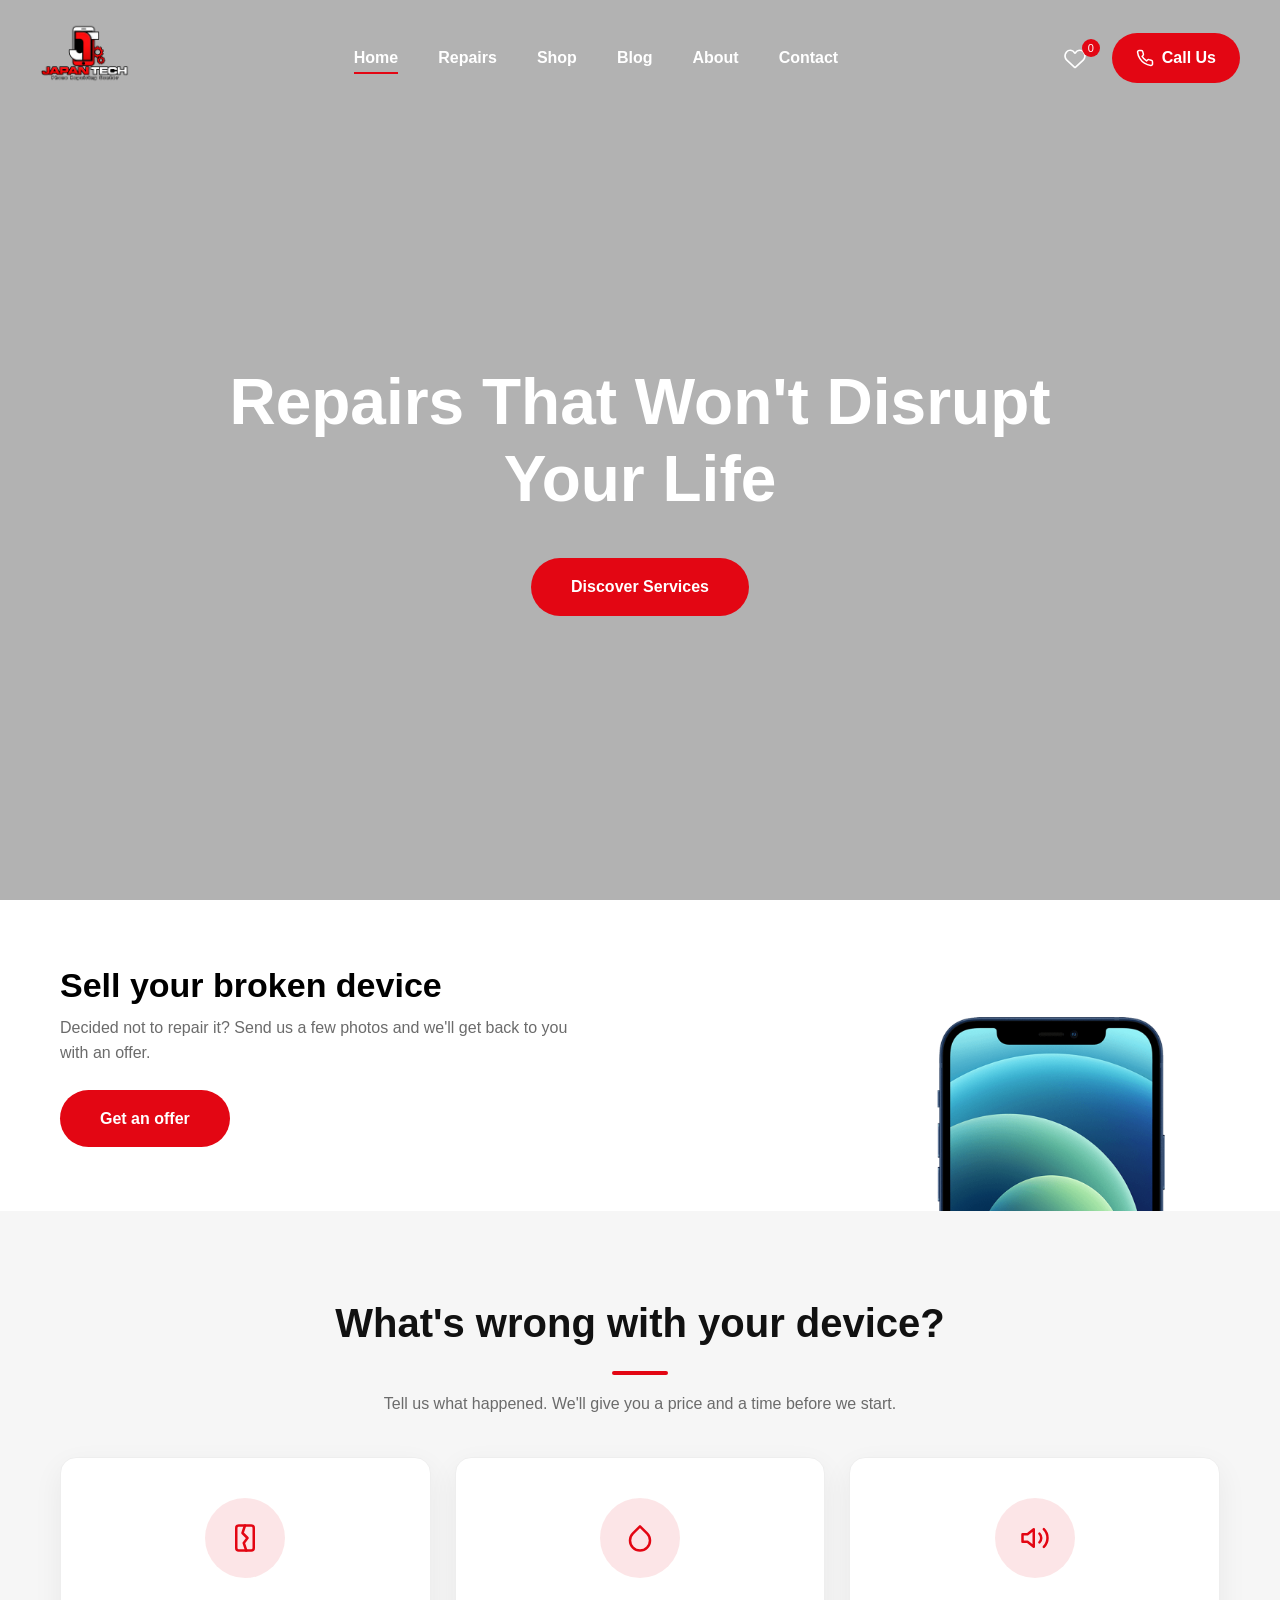
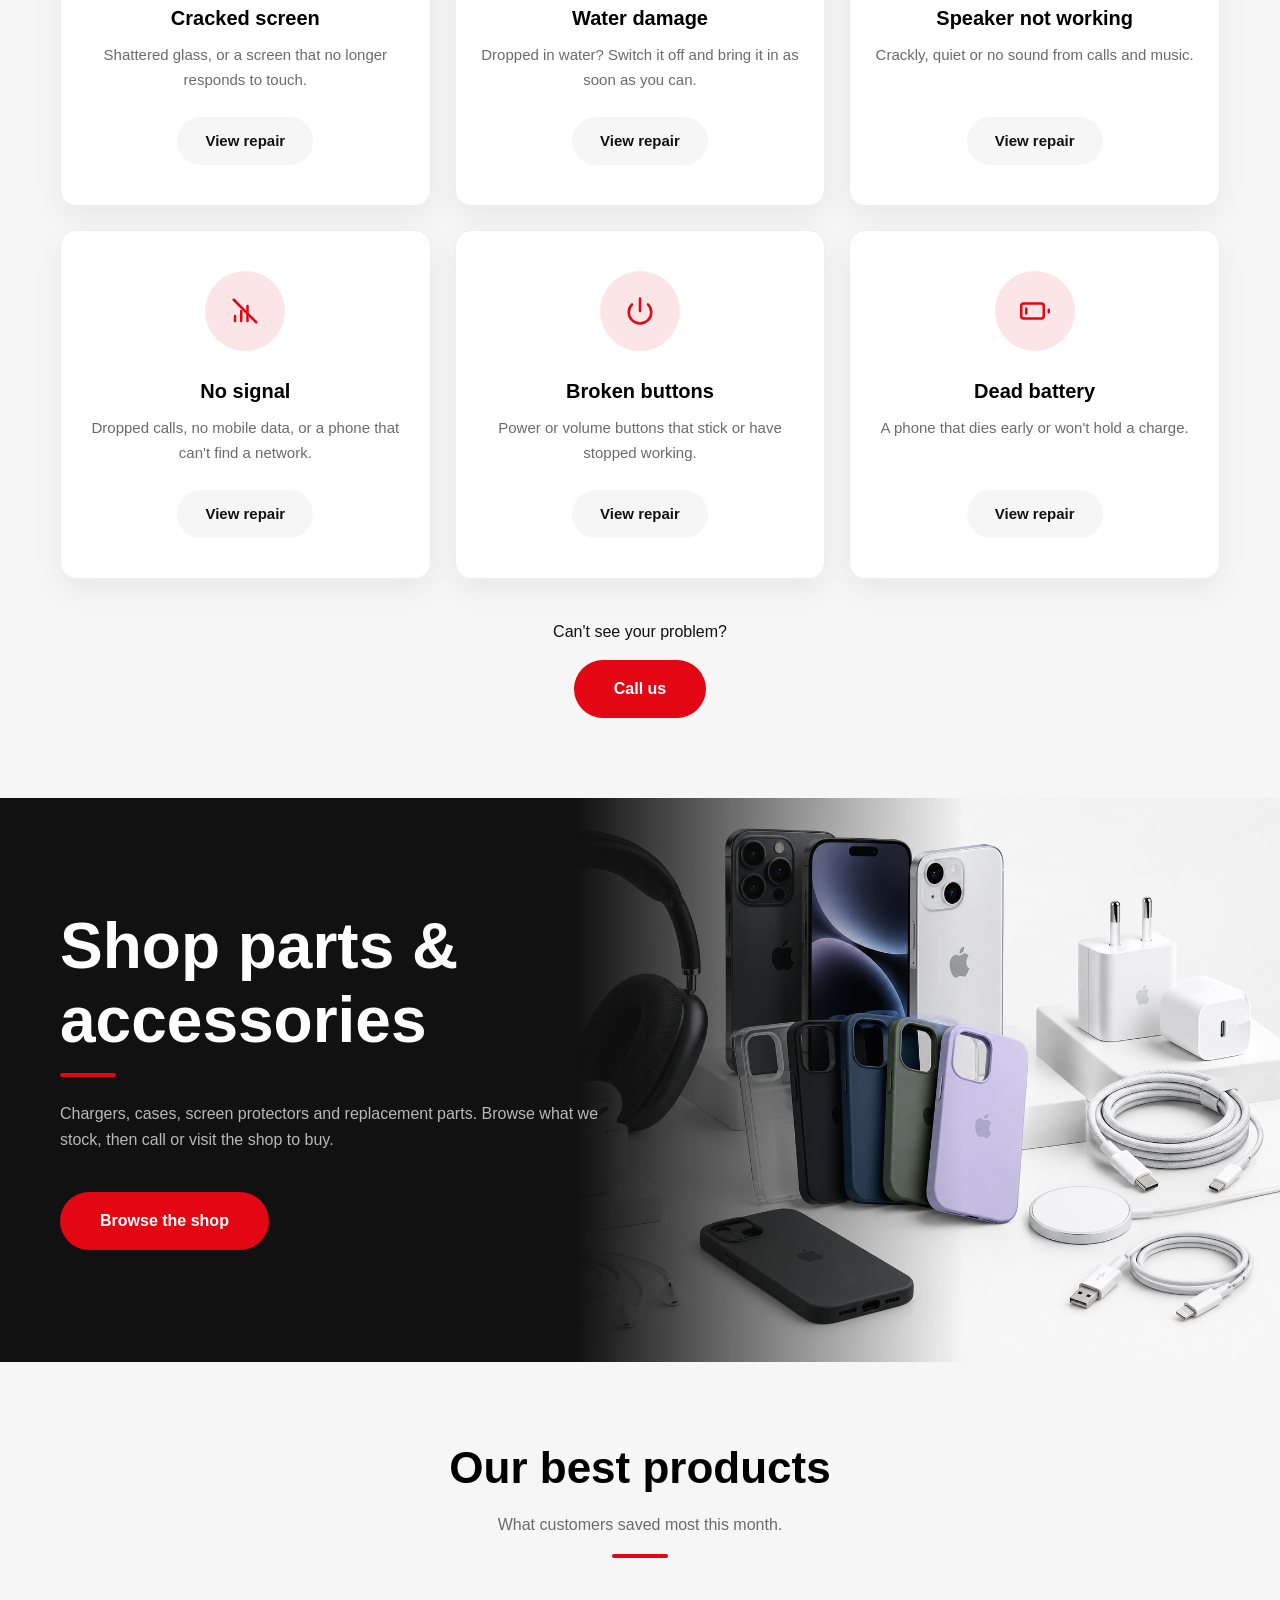
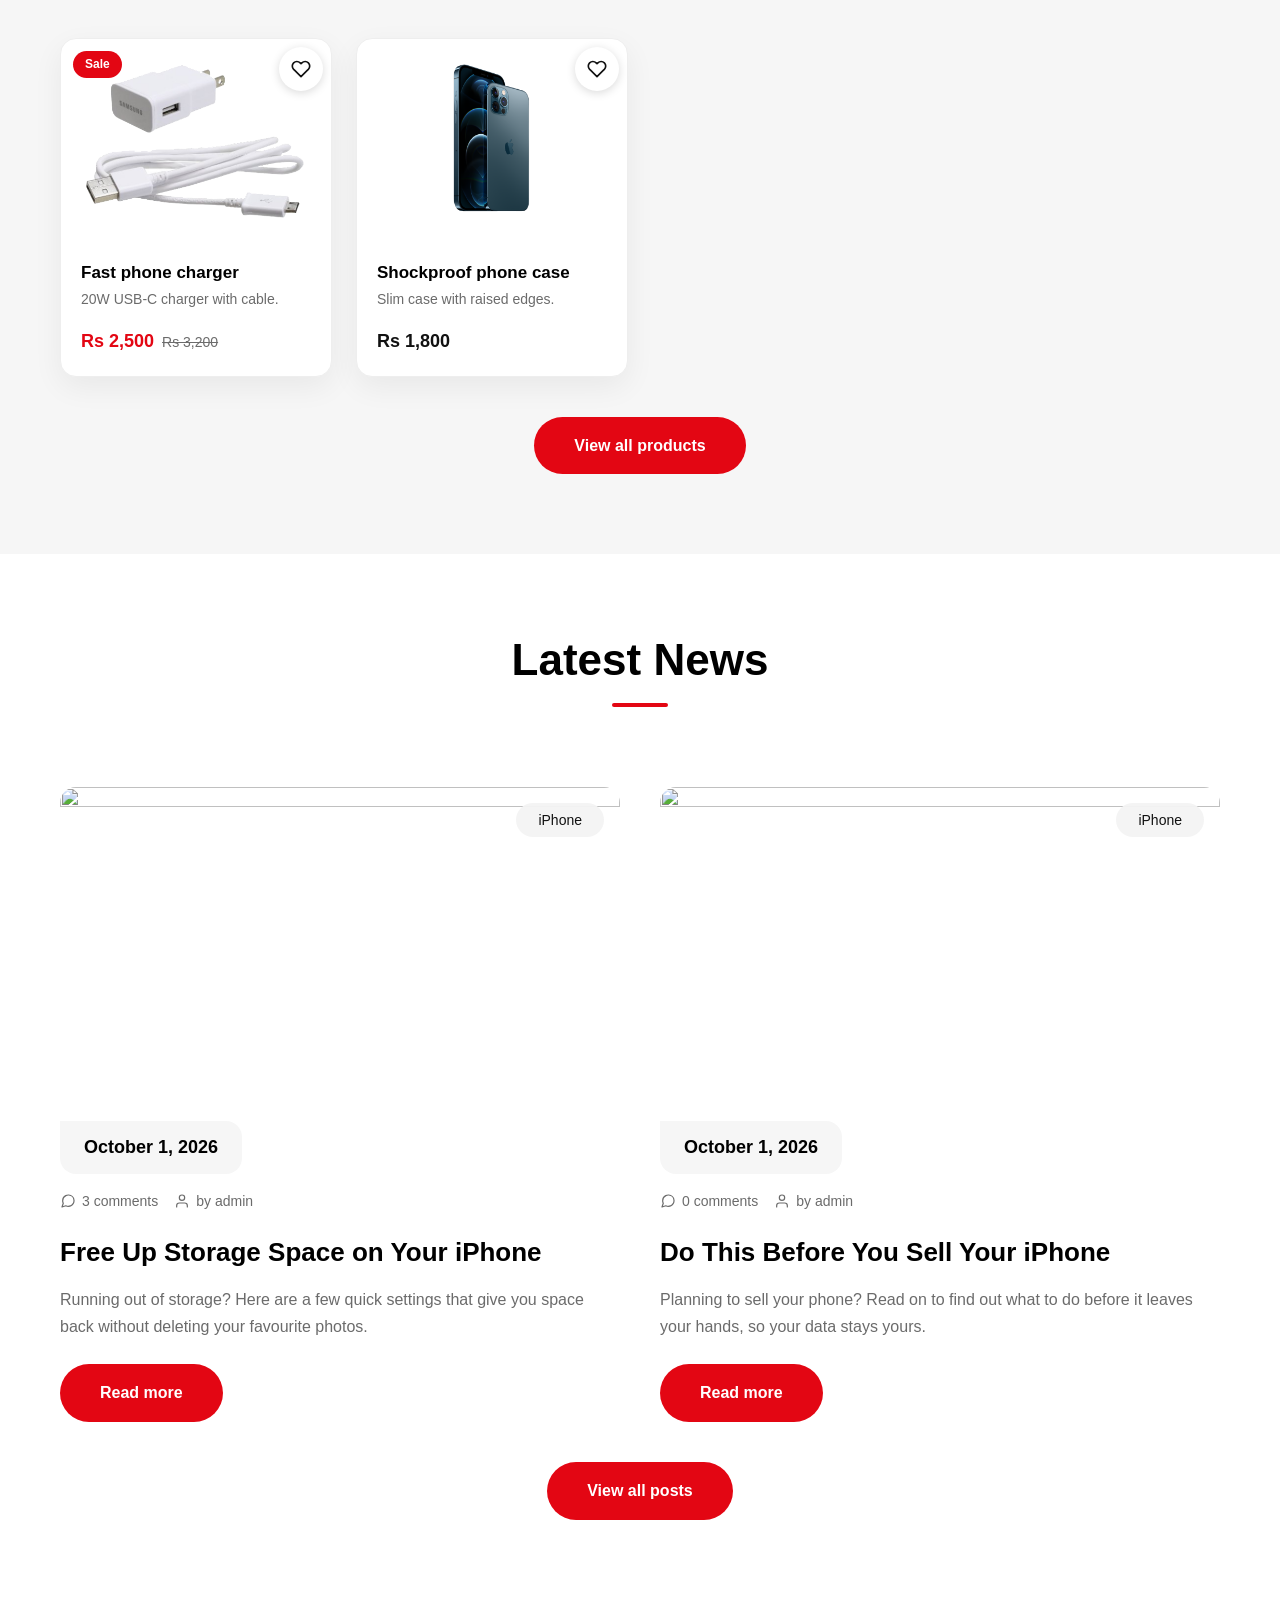
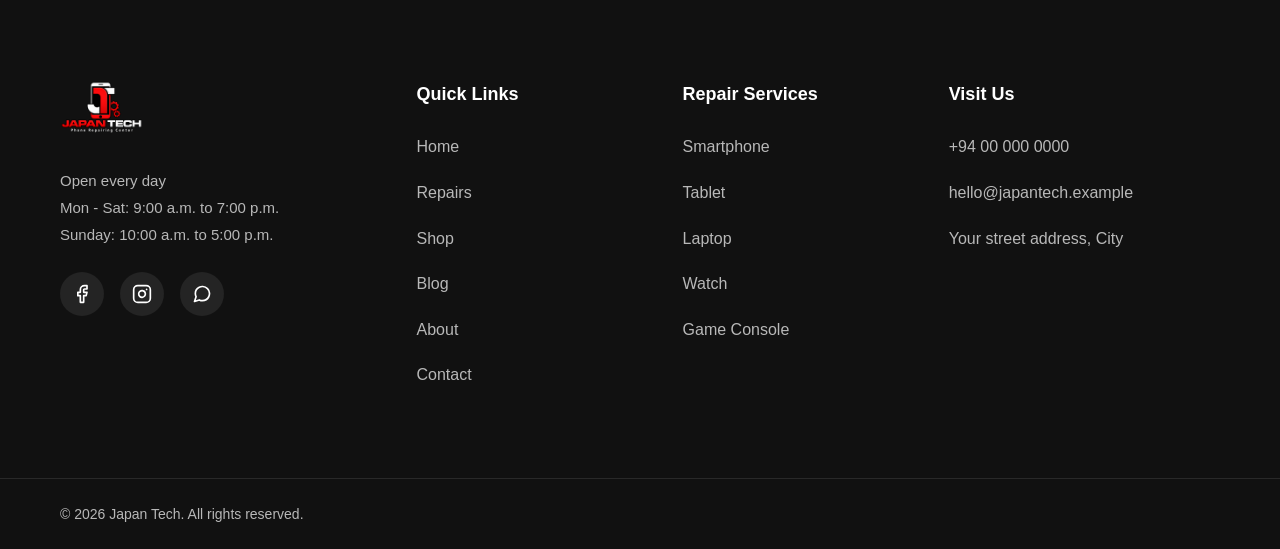
==== commit 060f939a: "Merge friend's changes" ====
--- a/index.html
+++ b/index.html
@@ -61,6 +61,22 @@
             </div>
         </section>
 
+        <!-- SELL BAND -->
+        <!-- PROMO BAND -->
+        <section class="promo">
+            <div class="container">
+                <div class="promo-content">
+                    <h2>Sell your broken device</h2>
+                    <p>Decided not to repair it? Send us a few photos and we'll get back to you with an offer.</p>
+                    <a href="contact.html#contactForm" class="btn">Get an offer</a>
+                </div>
+            </div>
+
+            <div class="promo-image" aria-hidden="true">
+                <img src="images/phone_sell.png" alt="" loading="lazy">
+            </div>
+        </section>
+
         <!-- PROBLEMS WE FIX -->
         <section class="section section-alt">
             <div class="container">
@@ -158,8 +174,136 @@
             </div>
         </section>
 
-        <section style="height: 1500px;""></section>
-        <script src="js/nav.js"></script>
+        <!-- SHOP BAND -->
+        <section class="split-band">
+            <div class="container">
+                <div class="split-band-text">
+                    <h2>Shop parts &amp; accessories</h2>
+                    <p>Chargers, cases, screen protectors and replacement parts. Browse what we stock, then call or visit the shop to buy.</p>
+                    <a href="shop.html" class="btn">Browse the shop</a>
+                </div>
+            </div>
+
+            <div class="split-band-photo" aria-hidden="true">
+                <img src="images/Premium Apple Accessories Display.png" alt="" loading="lazy">
+            </div>
+        </section>
+
+        <!-- BEST PRODUCTS -->
+        <section class="section section-alt">
+            <div class="container">
+
+                <header class="section-header">
+                    <h2 class="section-title">Our best products</h2>
+                    <p class="section-subtitle">What customers saved most this month.</p>
+                </header>
+
+                <div class="product-grid" id="topProducts" data-endpoint="/api/products/top?limit=8&amp;days=30">
+
+                    <!-- Fallback cards: shown until the backend answers (and if it never does).
+                        The script replaces them with real products. Copy a card to make four or eight. -->
+                    <article class="product-card">
+                        <a href="shop.html" class="product-card-media">
+                            <img src="images/Charger-Transparent-PNG.png" alt="Fast phone charger" loading="lazy">
+                            <span class="product-card-badge">Sale</span>
+                        </a>
+
+                        <button class="product-card-save" type="button" data-id="1" aria-label="Save Fast phone charger" aria-pressed="false">
+                            <svg viewBox="0 0 24 24" aria-hidden="true"><path d="M20.84 4.61a5.5 5.5 0 0 0-7.78 0L12 5.67l-1.06-1.06a5.5 5.5 0 0 0-7.78 7.78l1.06 1.06L12 21.23l7.78-7.78 1.06-1.06a5.5 5.5 0 0 0 0-7.78z"/></svg>
+                        </button>
+
+                        <div class="product-card-body">
+                            <h3 class="product-card-title"><a href="shop.html">Fast phone charger</a></h3>
+                            <p class="product-card-text">20W USB-C charger with cable.</p>
+                            <p class="product-card-price">
+                                <span class="price-now price-sale">Rs 2,500</span>
+                                <s class="price-old">Rs 3,200</s>
+                            </p>
+                        </div>
+                    </article>
+
+                    <article class="product-card">
+                        <a href="shop.html" class="product-card-media">
+                            <img src="images/Apple-iPhone-12-PNG-HD.png" alt="Shockproof phone case" loading="lazy">
+                        </a>
+
+                        <button class="product-card-save" type="button" data-id="2" aria-label="Save Shockproof phone case" aria-pressed="false">
+                            <svg viewBox="0 0 24 24" aria-hidden="true"><path d="M20.84 4.61a5.5 5.5 0 0 0-7.78 0L12 5.67l-1.06-1.06a5.5 5.5 0 0 0-7.78 7.78l1.06 1.06L12 21.23l7.78-7.78 1.06-1.06a5.5 5.5 0 0 0 0-7.78z"/></svg>
+                        </button>
+
+                        <div class="product-card-body">
+                            <h3 class="product-card-title"><a href="shop.html">Shockproof phone case</a></h3>
+                            <p class="product-card-text">Slim case with raised edges.</p>
+                            <p class="product-card-price">
+                                <span class="price-now">Rs 1,800</span>
+                            </p>
+                        </div>
+                    </article>
+
+                </div>
+
+                <div class="section-cta">
+                    <a href="shop.html" class="btn">View all products</a>
+                </div>
+            </div>
+        </section>
+
+        <!-- ===== LATEST NEWS ===== -->
+        <section class="blog-section" id="blog">
+            <div class="container">
+
+                <header class="section-header">
+                    <h2 class="section-title">Latest News</h2>
+                </header>
+
+                <div class="blog-grid">
+
+                    <article class="blog-card">
+                        <a href="#" class="blog-card-media">
+                            <img src="images/blog-1.jpg" alt="" loading="lazy">
+                            <span class="blog-card-tag">iPhone</span>
+                        </a>
+                        <time class="blog-card-date" datetime="2026-10-01">October 1, 2026</time>
+                        <ul class="blog-card-meta">
+                            <li>
+                                <svg width="16" height="16" viewBox="0 0 24 24" fill="none" stroke="currentColor" stroke-width="1.8" stroke-linecap="round" stroke-linejoin="round" aria-hidden="true"><path d="M21 11.5a8.38 8.38 0 0 1-.9 3.8 8.5 8.5 0 0 1-7.6 4.7 8.38 8.38 0 0 1-3.8-.9L3 21l1.9-5.7a8.38 8.38 0 0 1-.9-3.8 8.5 8.5 0 0 1 4.7-7.6 8.38 8.38 0 0 1 3.8-.9h.5a8.48 8.48 0 0 1 8 8v.5z"/></svg>3 comments
+                            </li>
+                            <li>
+                                <svg width="16" height="16" viewBox="0 0 24 24" fill="none" stroke="currentColor" stroke-width="1.8" stroke-linecap="round" stroke-linejoin="round" aria-hidden="true"><path d="M20 21v-2a4 4 0 0 0-4-4H8a4 4 0 0 0-4 4v2"/><circle cx="12" cy="7" r="4"/></svg>by admin
+                            </li>
+                        </ul>
+                        <h3 class="blog-card-title"><a href="#">Free Up Storage Space on Your iPhone</a></h3>
+                        <p class="blog-card-text">Running out of storage? Here are a few quick settings that give you space back without deleting your favourite photos.</p>
+                        <a href="#" class="btn blog-card-btn">Read more</a>
+                    </article>
+
+                    <article class="blog-card">
+                        <a href="#" class="blog-card-media">
+                            <img src="images/blog-2.jpg" alt="" loading="lazy">
+                            <span class="blog-card-tag">iPhone</span>
+                        </a>
+                        <time class="blog-card-date" datetime="2026-10-01">October 1, 2026</time>
+                        <ul class="blog-card-meta">
+                            <li>
+                                <svg width="16" height="16" viewBox="0 0 24 24" fill="none" stroke="currentColor" stroke-width="1.8" stroke-linecap="round" stroke-linejoin="round" aria-hidden="true"><path d="M21 11.5a8.38 8.38 0 0 1-.9 3.8 8.5 8.5 0 0 1-7.6 4.7 8.38 8.38 0 0 1-3.8-.9L3 21l1.9-5.7a8.38 8.38 0 0 1-.9-3.8 8.5 8.5 0 0 1 4.7-7.6 8.38 8.38 0 0 1 3.8-.9h.5a8.48 8.48 0 0 1 8 8v.5z"/></svg>0 comments
+                            </li>
+                            <li>
+                                <svg width="16" height="16" viewBox="0 0 24 24" fill="none" stroke="currentColor" stroke-width="1.8" stroke-linecap="round" stroke-linejoin="round" aria-hidden="true"><path d="M20 21v-2a4 4 0 0 0-4-4H8a4 4 0 0 0-4 4v2"/><circle cx="12" cy="7" r="4"/></svg>by admin
+                            </li>
+                        </ul>
+                        <h3 class="blog-card-title"><a href="#">Do This Before You Sell Your iPhone</a></h3>
+                        <p class="blog-card-text">Planning to sell your phone? Read on to find out what to do before it leaves your hands, so your data stays yours.</p>
+                        <a href="#" class="btn blog-card-btn">Read more</a>
+                    </article>
+
+                </div>
+
+                <div class="section-cta">
+                    <a href="blog.html" class="btn">View all posts</a>
+                </div>
+
+            </div>
+        </section>
 
         <footer class="footer">
             <div class="container footer-grid">
@@ -246,5 +390,9 @@
                 </div>
             </div>
         </footer>
+
+        <script src="js/nav.js"></script>
+        <script src="js/saved.js"></script>
+        <script src="js/top-products.js"></script>
     </body>
 </html>
--- a/css/components.css
+++ b/css/components.css
@@ -18,6 +18,13 @@
     box-shadow: 0 2px 20px rgba(0, 0, 0, 0.3);   /* soft shadow under the bar */
 }
 
+/* dark bar from the start: use on pages whose top banner is light */
+.nav.nav-solid {
+    background: rgba(17, 17, 17, 0.9);
+    backdrop-filter: blur(10px);
+    -webkit-backdrop-filter: blur(10px);
+}
+
 .nav-inner {
     display: flex;
     align-items: center;
@@ -82,7 +89,7 @@
 .nav-saved {
     position: relative;
     display: inline-flex;
-    color: var(--white);        /* this is the missing line */
+    color: var(--white);
     transition: color 0.3s;
 }
 
@@ -152,6 +159,272 @@
 .service-card:hover {
     transform: translateY(-6px);                      /* move up 6px */
     box-shadow: 0 16px 36px rgba(0, 0, 0, 0.1);       /* a deeper shadow while lifted */
+}
+
+/* ===== BRANCH CARD ===== */
+.branch-card {
+    display: flex;
+    flex-direction: column;
+    background: var(--dark);
+    color: var(--on-dark);
+    border-radius: var(--radius);
+    padding: var(--space-3);
+    box-shadow: 0 10px 30px rgba(0, 0, 0, 0.25);
+}
+
+.branch-card-title {
+    color: var(--white);
+    font-size: 19px;
+    margin-bottom: var(--space-2);
+}
+
+.branch-card-text {
+    font-size: 16px;
+    line-height: 1.7;
+    color: rgba(255, 255, 255, 0.55);       /* dimmed so the title stands out */
+}
+
+.branch-card-text a {
+    transition: color 0.3s;
+}
+
+.branch-card-text a:hover {
+    color: var(--white);
+}
+
+.branch-card-btn {
+    align-self: flex-start;                 /* keeps the button its own width, not stretched */
+    margin-top: auto;                       /* pushes the button to the bottom so all cards line up */
+    padding: 12px 32px;
+    background: rgba(255, 255, 255, 0.12);
+    color: var(--white);
+    font-weight: 600;
+    border-radius: 999px;                   /* pill shape */
+    transition: background 0.3s;
+}
+
+.branch-card-btn:hover {
+    background: var(--accent);
+}
+
+/* space between the address block and the button */
+.branch-card-text + .branch-card-btn {
+    margin-top: var(--space-4);
+}
+
+/* ===== PAGE BANNER + BREADCRUMB ===== */
+/* mobile first: phone values here, larger screens below */
+.page-banner {
+    position: relative;
+    padding: 130px 0 50px;                  /* top padding clears the fixed navbar */
+    background-color: #f4f4f4;
+    background-image:
+        linear-gradient(90deg, #f4f4f4 0%, rgba(244, 244, 244, 0.85) 60%, rgba(244, 244, 244, 0.4) 100%),
+        url("../images/contact-banner.jpg");   /* set a different image per page with an inline style or page css */
+    background-size: cover;
+    background-position: 70% center;        /* keeps the subject visible on narrow screens */
+    background-repeat: no-repeat;
+}
+
+.page-banner h1 {
+    font-size: clamp(34px, 8vw, 56px);
+    line-height: 1.1;
+    margin-bottom: var(--space-2);
+}
+
+.breadcrumb {
+    display: flex;
+    flex-wrap: wrap;
+    gap: 8px;
+    font-weight: 600;
+    color: var(--muted);
+}
+
+.breadcrumb a {
+    transition: color 0.3s;
+}
+
+.breadcrumb a:hover {
+    color: var(--accent);
+}
+
+/* ===== SECTION HEADER ===== */
+.section-header {
+    text-align: center;
+    margin-bottom: var(--space-4);
+}
+
+.section-title {
+    font-size: clamp(28px, 5vw, 44px);
+    line-height: 1.2;
+}
+
+.section-header::after {                    /* the short underline, no extra HTML needed */
+    content: "";
+    display: block;
+    width: 56px;
+    height: 4px;
+    margin: var(--space-2) auto 0;
+    background: var(--accent);
+    border-radius: 2px;
+}
+
+.section-subtitle {
+    max-width: 560px;
+    margin: var(--space-2) auto 0;
+    color: var(--muted);
+    line-height: 1.7;
+}
+
+/* ===== BLOG CARD ===== */
+.blog-card {
+    display: flex;
+    flex-direction: column;
+    height: 100%;                           /* equal-height cards when side by side */
+}
+
+.blog-card-media {
+    position: relative;
+    display: block;
+    overflow: hidden;                       /* clips the image when it zooms on hover */
+    border-radius: var(--radius);
+}
+
+.blog-card-media img {
+    display: block;
+    width: 100%;
+    aspect-ratio: 16 / 10;
+    object-fit: cover;
+    transition: transform 0.5s;
+}
+
+.blog-card:hover .blog-card-media img {
+    transform: scale(1.05);
+}
+
+.blog-card-tag {
+    position: absolute;                     /* category pill in the top-right corner */
+    top: 16px;
+    right: 16px;
+    padding: 6px 22px;
+    background: rgba(244, 244, 244, 0.95);
+    color: var(--dark);
+    font-size: 14px;
+    font-weight: 500;
+    border-radius: 999px;
+}
+
+.blog-card-date {
+    position: relative;                     /* sits on top of the image edge */
+    z-index: 1;
+    align-self: flex-start;
+    margin-top: -16px;                      /* overlaps the bottom of the image */
+    padding: 12px 24px;
+    background: var(--light-bg);
+    border-radius: 0 var(--radius) var(--radius) var(--radius);
+    font-size: 18px;
+    font-weight: 700;
+}
+
+.blog-card-meta {
+    display: flex;
+    flex-wrap: wrap;
+    gap: var(--space-2);
+    margin-top: var(--space-2);
+    font-size: 14px;
+    color: var(--muted);
+}
+
+.blog-card-meta li {
+    display: flex;
+    align-items: center;
+    gap: 6px;
+}
+
+.blog-card-title {
+    margin-top: var(--space-3);
+    font-size: 22px;
+    line-height: 1.3;
+}
+
+.blog-card-title a {
+    transition: color 0.3s;
+}
+
+.blog-card-title a:hover {
+    color: var(--accent);
+}
+
+.blog-card-text {
+    margin-top: var(--space-2);
+    color: var(--muted);
+    line-height: 1.7;
+}
+
+.blog-card-btn {
+    align-self: flex-start;                 /* button keeps its own width */
+    margin-top: auto;                       /* pins the button to the bottom of the card */
+}
+
+.blog-card-text + .blog-card-btn {
+    margin-top: var(--space-3);
+}
+
+/* keyboard focus on the new components */
+.blog-card a:focus-visible,
+.breadcrumb a:focus-visible,
+.branch-card-btn:focus-visible,
+.branch-card-text a:focus-visible {
+    outline: 3px solid var(--accent);
+    outline-offset: 3px;
+}
+
+/* tablet and up */
+@media (min-width: 600px) {
+    .page-banner {
+        padding: 150px 0 70px;
+    }
+}
+
+/* desktop */
+@media (min-width: 900px) {
+    .page-banner {
+        padding: 170px 0 80px;
+        background-image:
+            linear-gradient(90deg, #f4f4f4 0%, #f4f4f4 40%, rgba(244, 244, 244, 0) 75%),
+            url("../images/contact-banner.jpg");
+        background-position: center right;
+    }
+
+    .section-header {
+        margin-bottom: var(--space-5);
+    }
+
+    .blog-card-title {
+        font-size: 26px;
+    }
+}
+
+/* phones: tighter branch cards */
+@media (max-width: 600px) {
+    .branch-card {
+        padding: var(--space-3) var(--space-2);
+    }
+
+    .branch-card-title {
+        font-size: 18px;
+    }
+}
+
+@media (prefers-reduced-motion: reduce) {
+    .blog-card-media img,
+    .blog-card-title a,
+    .breadcrumb a {
+        transition: none;
+    }
+    .blog-card:hover .blog-card-media img {
+        transform: none;
+    }
 }
 
 @media (max-width: 600px) {
@@ -362,6 +635,261 @@
     font-weight: 500;
 }
 
+/* ===== SPLIT BAND: text left, photo right ===== */
+/* phone layout is the default: text, then the photo as a strip under it */
+.split-band {
+    position: relative;                 /* anchor for the photo on desktop */
+    overflow: hidden;                   /* crops anything that sticks out */
+    padding: 56px 0 0;                  /* no bottom padding: the photo strip ends the band */
+    background: var(--dark);
+    color: var(--white);
+}
+
+.split-band .container {
+    position: relative;                 /* keeps the text above the photo layer */
+    z-index: 1;
+}
+
+.split-band-text {
+    max-width: 560px;                   /* a readable line length */
+}
+
+.split-band h2 {
+    color: var(--white);
+    font-size: clamp(34px, 6.5vw, 64px);
+    line-height: 1.15;
+}
+
+.split-band h2::after {                 /* the short red line under the heading, with no extra HTML */
+    content: "";
+    display: block;
+    width: 56px;
+    height: 4px;
+    margin-top: var(--space-2);
+    background: var(--accent);
+    border-radius: 2px;
+}
+
+.split-band p {
+    margin-top: var(--space-3);
+    color: var(--on-dark);
+}
+
+.split-band .btn {
+    margin-top: var(--space-4);
+}
+
+.split-band-photo {
+    height: 220px;                      /* phone: a strip under the text */
+    margin-top: var(--space-4);
+    -webkit-mask-image: linear-gradient(to bottom, transparent, #000 45%);
+    mask-image: linear-gradient(to bottom, transparent, #000 45%);   /* fades the top edge into the dark band */
+}
+
+.split-band-photo img {
+    width: 100%;
+    height: 100%;
+    object-fit: cover;                  /* fills the box, cropping the extra, without stretching */
+    object-position: right center;      /* keeps the product, which sits on the right of the photo */
+}
+
+/* ===== PRODUCT CARD ===== */
+/* phone layout is the default: 2 columns */
+.product-grid {
+    display: grid;
+    grid-template-columns: repeat(2, 1fr);
+    gap: var(--space-2);
+}
+
+.product-card {
+    position: relative;                 /* anchor for the heart button */
+    display: flex;
+    flex-direction: column;
+    background: var(--white);
+    border: 1px solid #eeeeee;
+    border-radius: var(--radius);
+    box-shadow: var(--shadow);
+    overflow: hidden;
+    transition: transform 0.25s, box-shadow 0.25s;
+}
+
+.product-card:hover {
+    transform: translateY(-4px);
+    box-shadow: 0 14px 30px rgba(0, 0, 0, 0.1);
+}
+
+.product-card-media {
+    position: relative;                 /* anchor for the image and the Sale badge */
+    display: block;
+    aspect-ratio: 4 / 3;                /* every image area is the same shape */
+    overflow: hidden;                   /* the box can no longer grow to fit a tall photo */
+}
+
+.product-card-media img {
+    position: absolute;                 /* the image no longer affects the box's height */
+    top: 16px;
+    left: 16px;
+    width: calc(100% - 32px);           /* the box's width minus 16px of space on each side */
+    height: calc(100% - 32px);          /* same for the height */
+    object-fit: contain;                /* shows the whole product, never crops it */
+}
+
+.product-card-badge {
+    position: absolute;
+    top: 12px;
+    left: 12px;
+    padding: 4px 12px;
+    background: var(--accent);
+    color: var(--white);
+    font-size: 12px;
+    font-weight: 700;
+    border-radius: 999px;
+}
+
+.product-card-save {
+    position: absolute;
+    top: 8px;
+    right: 8px;
+    width: 44px;                        /* 44px is a comfortable tap size */
+    height: 44px;
+    display: flex;
+    align-items: center;
+    justify-content: center;
+    background: var(--white);
+    color: var(--dark);
+    border: none;
+    border-radius: 50%;
+    box-shadow: 0 2px 10px rgba(0, 0, 0, 0.15);
+    cursor: pointer;
+    transition: color 0.3s;
+}
+
+.product-card-save svg {
+    width: 20px;
+    height: 20px;
+    fill: none;                         /* outline heart by default */
+    stroke: currentColor;
+    stroke-width: 2;
+    stroke-linecap: round;
+    stroke-linejoin: round;
+    transition: fill 0.2s;
+}
+
+.product-card-save:hover {
+    color: var(--accent);
+}
+
+.product-card-save[aria-pressed="true"] svg {
+    fill: var(--accent);                /* filled red heart when saved */
+    stroke: var(--accent);
+}
+
+.product-card-save:focus-visible {
+    outline: 3px solid var(--accent);
+    outline-offset: 2px;
+}
+
+.product-card-body {
+    flex: 1;                            /* the body takes the leftover height, so the price can sit at the bottom */
+    display: flex;
+    flex-direction: column;
+    padding: var(--space-2);
+}
+
+.product-card-title {
+    font-size: 16px;
+    line-height: 1.35;
+}
+
+.product-card-title a:hover {
+    color: var(--accent);
+}
+
+.product-card-text {
+    margin: 4px 0 var(--space-2);
+    color: var(--muted);
+    font-size: 14px;
+    display: -webkit-box;               /* cut the description off at two lines */
+    -webkit-line-clamp: 2;
+    -webkit-box-orient: vertical;
+    overflow: hidden;
+}
+
+.product-card-price {
+    margin-top: auto;                   /* pushes the price to the bottom: prices line up across a row */
+    display: flex;
+    align-items: baseline;
+    flex-wrap: wrap;
+    gap: 8px;
+    font-size: 18px;
+    font-weight: 700;
+    color: var(--dark);
+}
+
+.price-sale {
+    color: var(--accent);
+}
+
+.price-old {
+    font-size: 14px;
+    font-weight: 400;
+    color: var(--muted);
+}
+
+/* ===== BLOG SECTION (home page) ===== */
+.blog-section {
+    padding: var(--space-5) 0;
+    background: var(--white);
+}
+
+.blog-grid {
+    display: grid;
+    grid-template-columns: repeat(auto-fit, minmax(320px, 1fr));   /* 1 column on phones, 2+ on wider screens */
+    gap: var(--space-4);
+}
+
+@media (max-width: 600px) {
+    .blog-section {
+        padding: var(--space-4) 0;
+    }
+
+    .blog-grid {
+        gap: var(--space-3);
+    }
+}
+
+@media (min-width: 960px) {
+    .product-grid {
+        grid-template-columns: repeat(4, 1fr);   /* 8 products = a clean 2 rows */
+        gap: var(--space-3);
+    }
+
+    .product-card-body {
+        padding: 20px;
+    }
+
+    .product-card-title {
+        font-size: 17px;
+    }
+}
+
+@media (min-width: 900px) {
+    .split-band {
+        padding: 112px 0;               /* a tall band gives the photo room */
+    }
+
+    .split-band-photo {
+        position: absolute;             /* the photo becomes a layer on the right half */
+        top: 0;
+        right: 0;
+        width: 55%;
+        height: 100%;
+        margin-top: 0;
+        -webkit-mask-image: linear-gradient(to right, transparent, #000 55%);
+        mask-image: linear-gradient(to right, transparent, #000 55%);   /* fades the left edge instead */
+    }
+}
+
 @media (max-width: 1000px) {
 
     .nav-inner {
@@ -477,5 +1005,4 @@
     .service-grid {
         grid-template-columns: repeat(3, 1fr);   /* desktop: three columns */
     }
-}
-
+}
--- a/css/home.css
+++ b/css/home.css
@@ -46,6 +46,59 @@
     line-height: 1.2;
 }
 
+/* ===== PROMO BAND ===== */
+.promo {
+    position: relative;                 /* anchor for the phone */
+    overflow: hidden;                   /* crops the phone at the band's bottom edge */
+    padding: 48px 0;
+    background: var(--white);
+}
+
+.promo-content {
+    position: relative;                 /* keeps the text above the phone */
+    z-index: 1;
+    max-width: 520px;
+}
+
+.promo h2 {
+    font-size: clamp(24px, 4.5vw, 34px);
+    line-height: 1.25;
+}
+
+.promo p {
+    margin-top: var(--space-1);
+    color: var(--muted);
+}
+
+.promo .btn {
+    margin-top: var(--space-3);
+}
+
+.promo-image {
+    display: none;                      /* phones: no image */
+}
+
+@media (min-width: 760px) {
+    .promo {
+        padding: 64px 0;                /* about the same band height as before */
+    }
+}
+
+/* the phone only appears when there is room beside the text */
+@media (min-width: 960px) {
+    .promo-image {
+        display: block;
+        position: absolute;
+        top: 72px;                      /* how far the phone starts below the band's top edge */
+        right: max(20px, calc((100% - 1200px) / 2 + 20px));   /* lines up with the container's right edge */
+        width: 340px;
+    }
+
+    .promo-image img {
+        width: 100%;
+        height: auto;
+    }
+}
 @media (max-width: 600px) {
     .hero-video {
         object-position: 70% center;   /* shifts the visible window to the right; try 30%, 50%, 70% */
